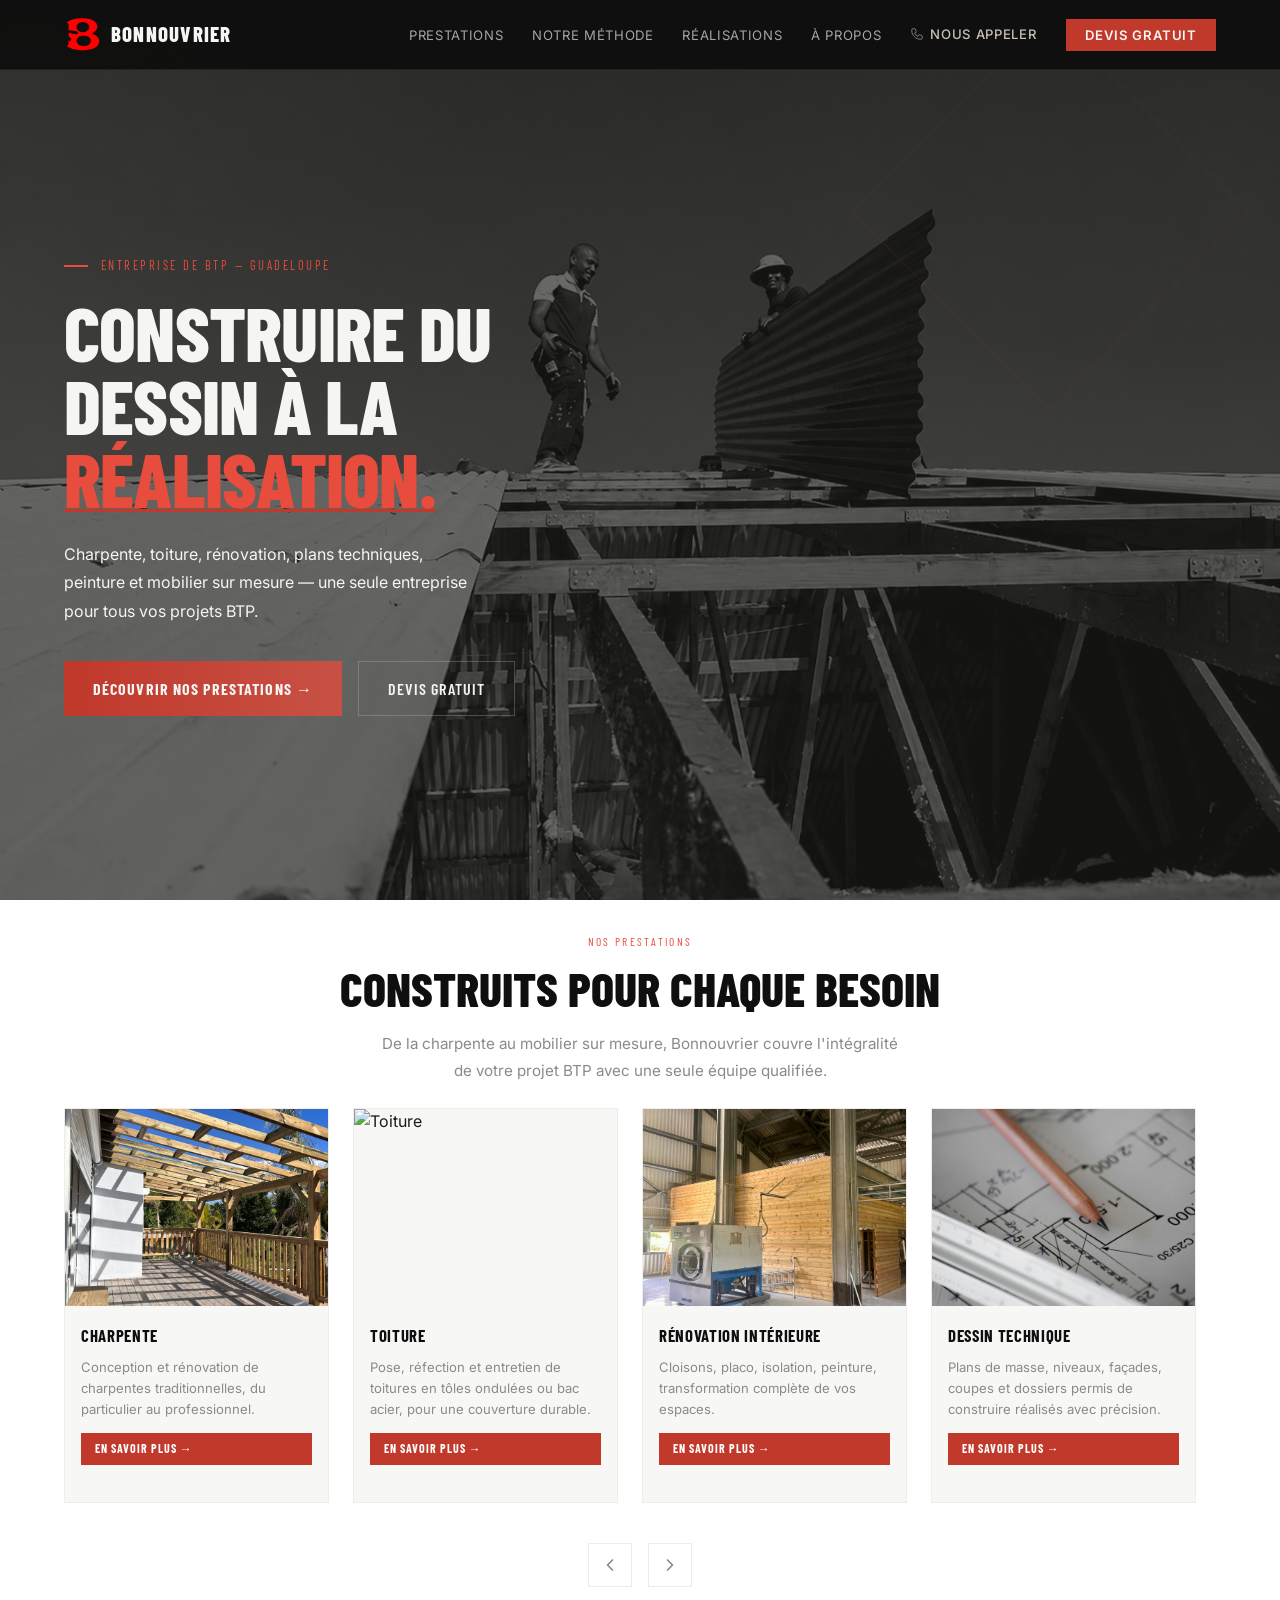
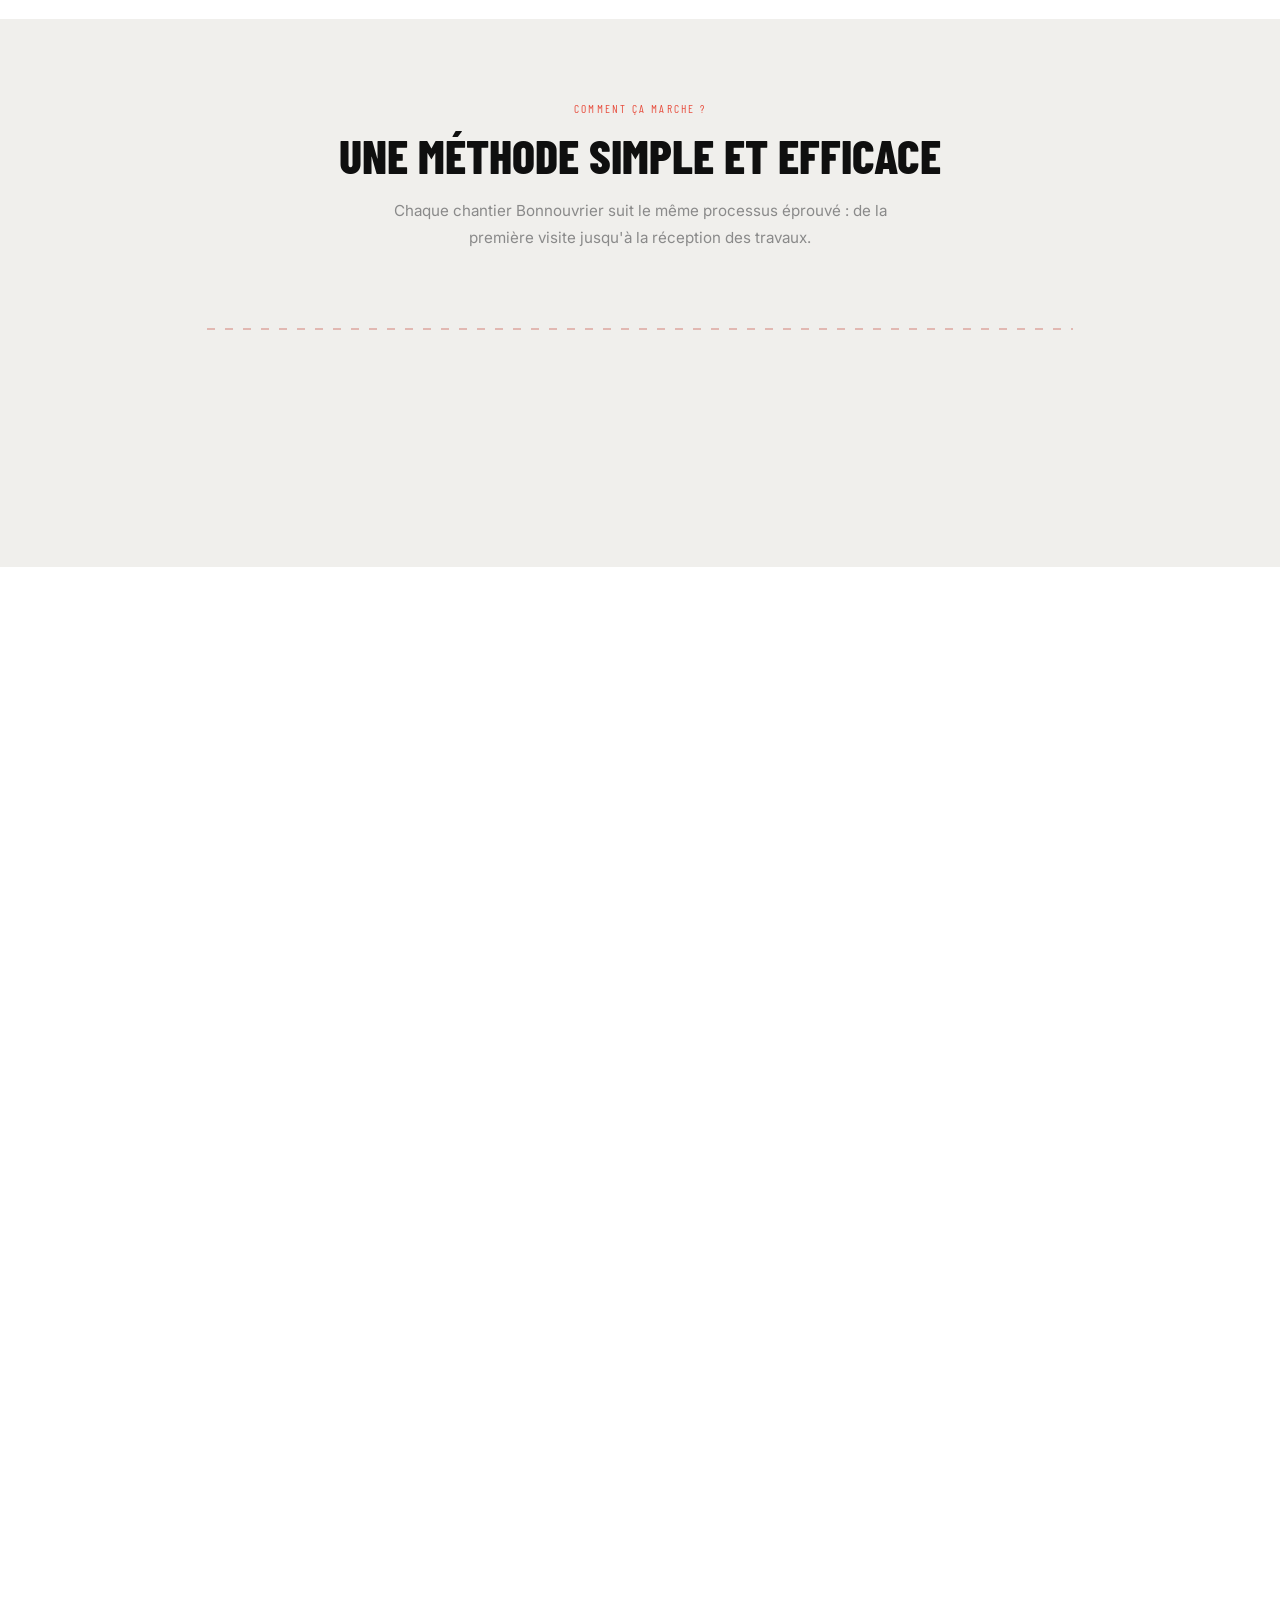
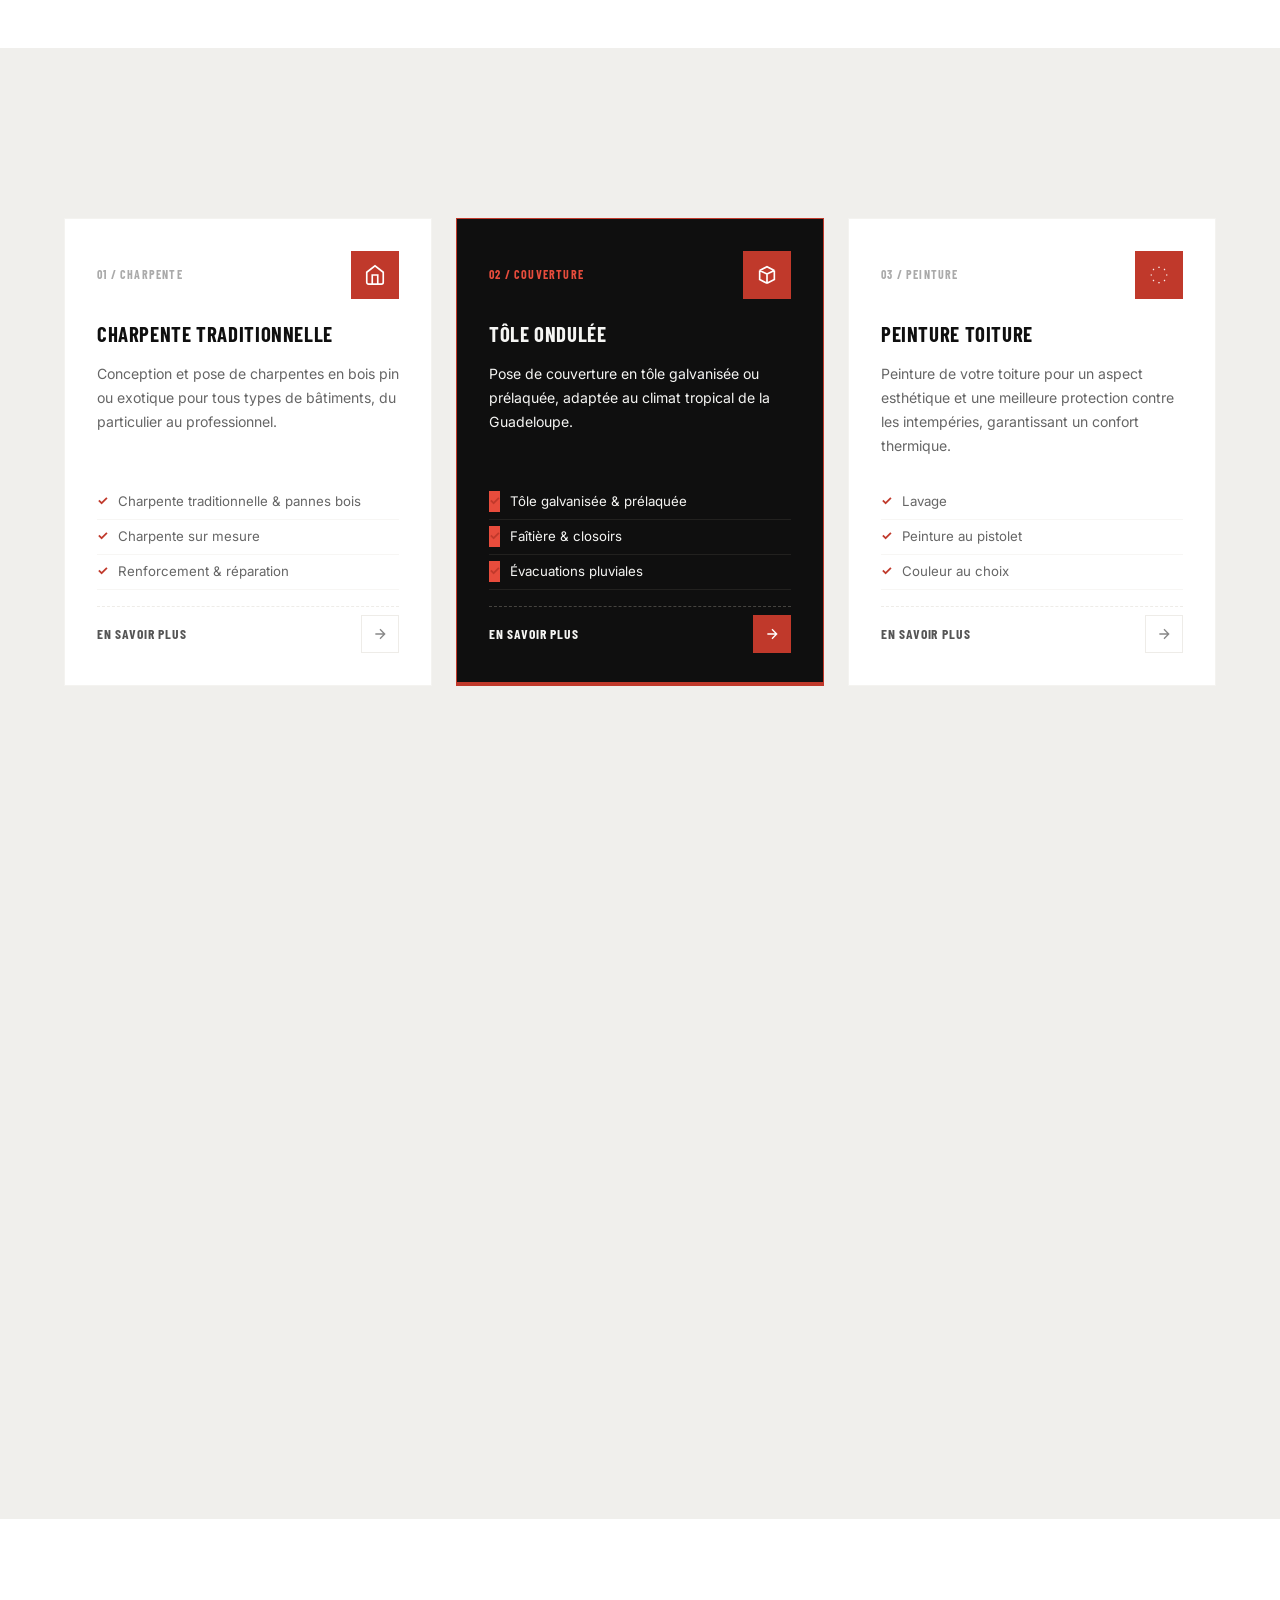
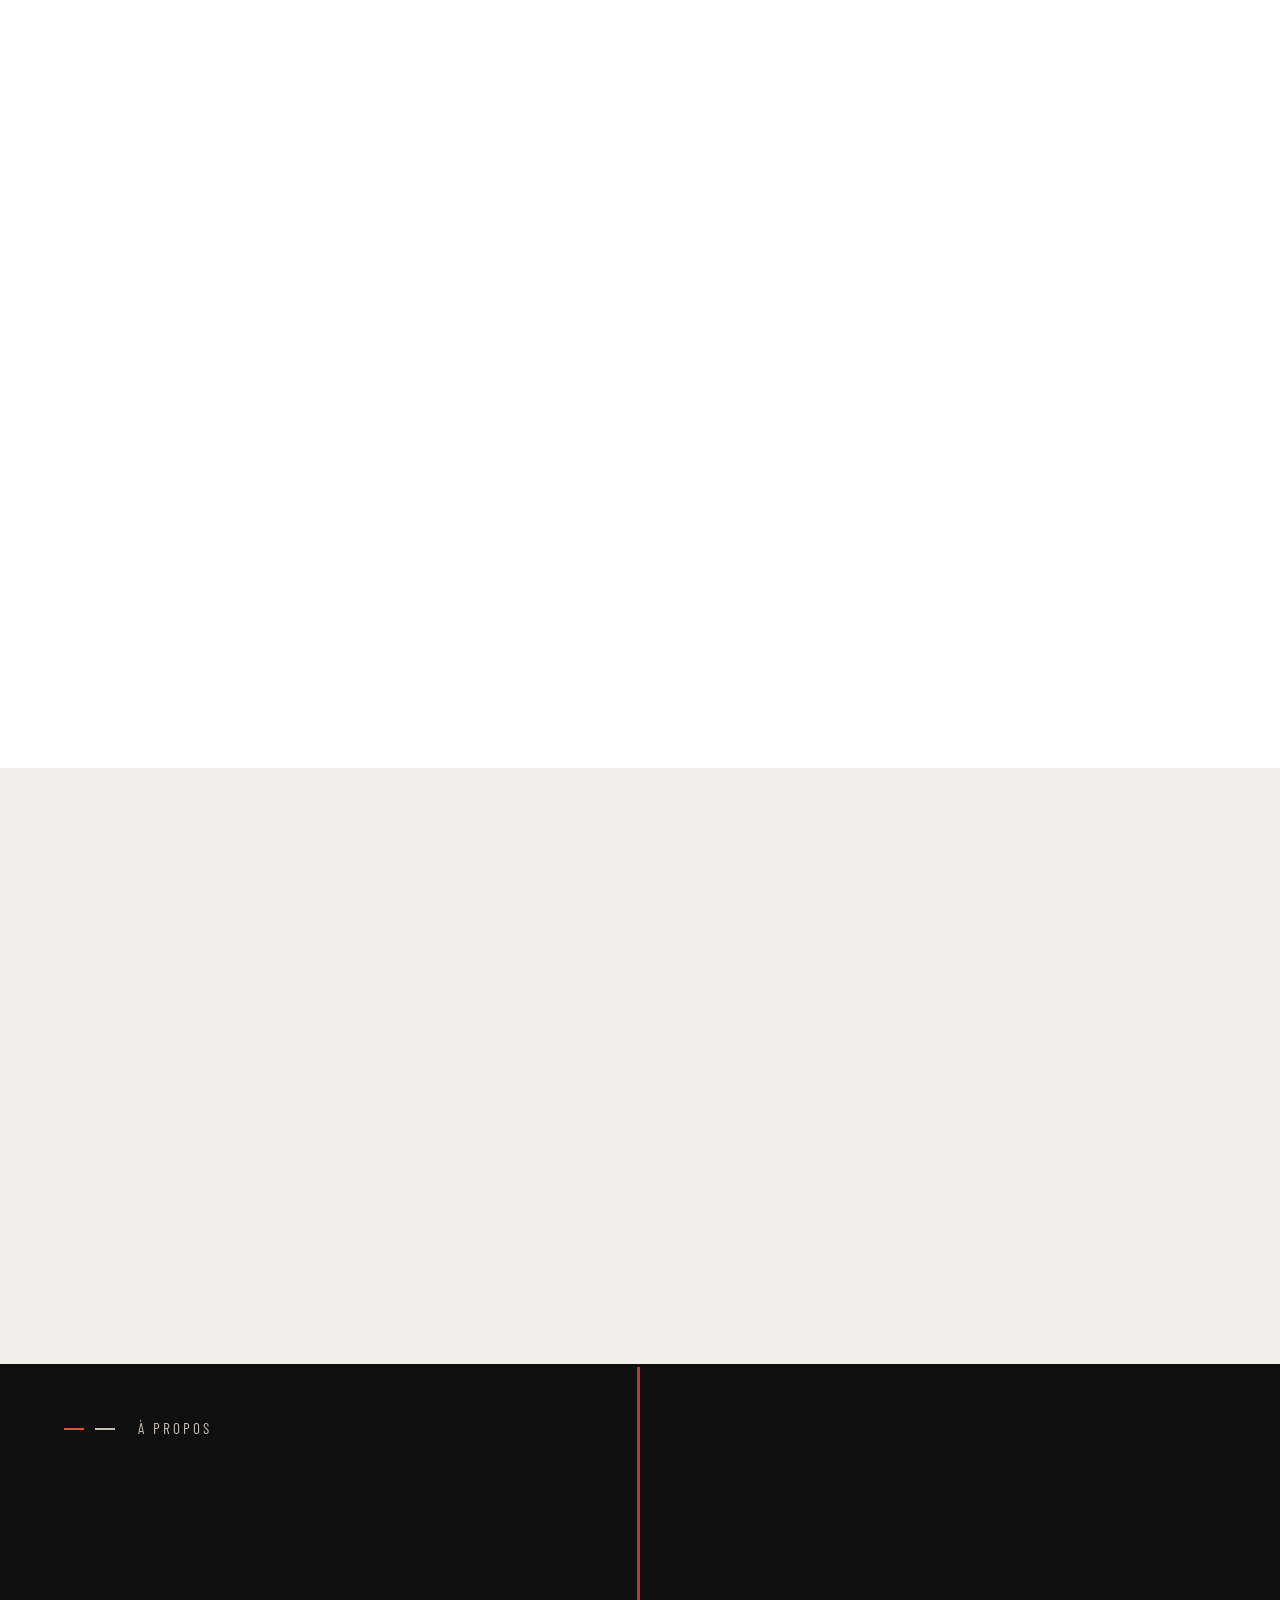
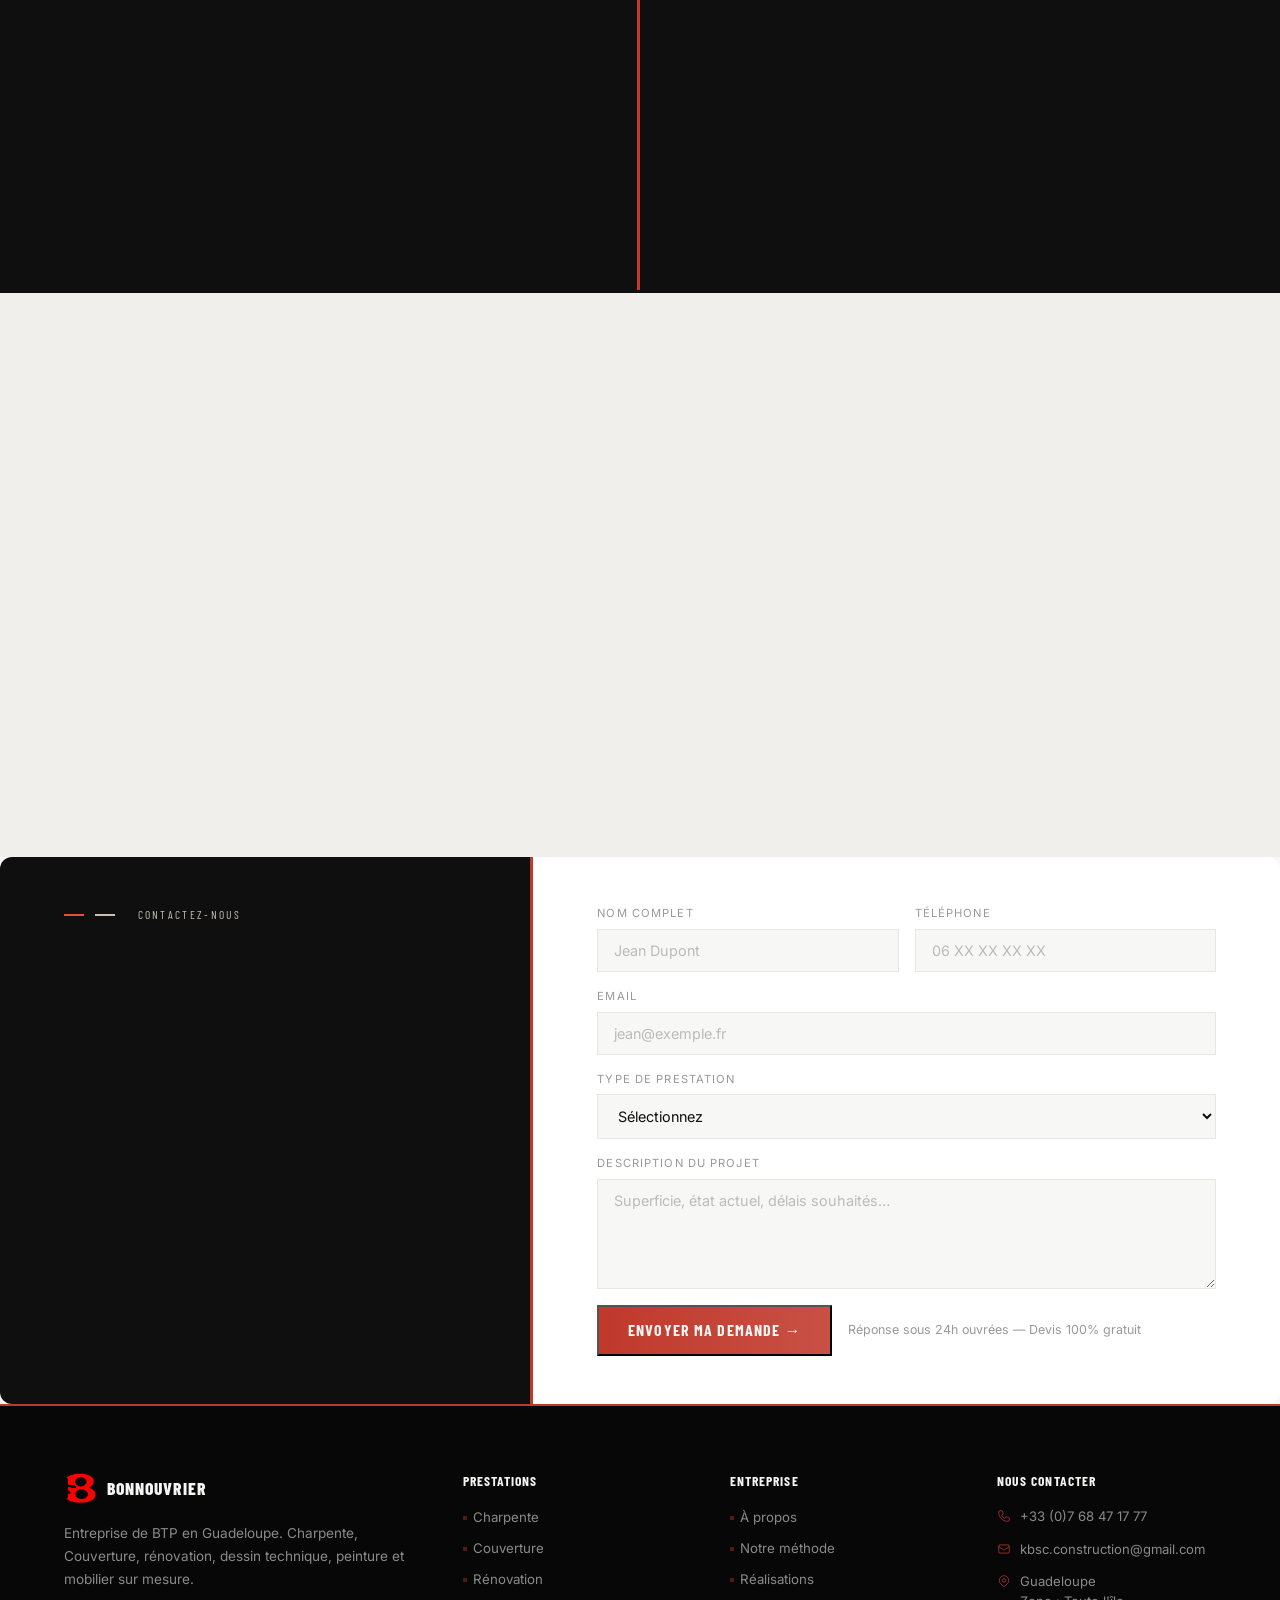
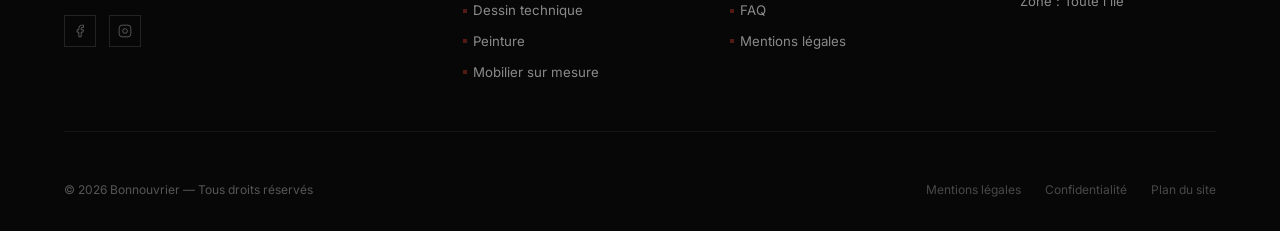
==== index.html @ 8b07392f "Publication du site Bonnouvrier" ====
<!DOCTYPE html>
<html lang="fr">
<head>
  <meta charset="UTF-8"/>
  <meta name="viewport" content="width=device-width, initial-scale=1.0"/>
  <meta name="description" content="Bonnouvrier — Entreprise BTP en Guadeloupe. Charpente, toiture, rénovation, dessin technique, peinture et mobilier sur mesure."/>
  <meta name="keywords" content="BTP Guadeloupe, charpente, toiture, rénovation, dessin technique, peinture, mobilier sur mesure"/>
  <meta name="author" content="Bonnouvrier"/>
  <meta property="og:title" content="Bonnouvrier – Entreprise BTP Guadeloupe"/>
  <meta property="og:description" content="Charpente, toiture, rénovation, plans techniques, peinture et mobilier sur mesure."/>
  <meta property="og:type" content="website"/>
  <meta property="og:url" content="https://bonnouvrier-construction.fr"/>
  <title>Bonnouvrier – Charpente, Toiture, Rénovation</title>
  <link rel="icon" type="image/png" href="images/logo.png"/>
  <!-- Fonts -->
  <link rel="preconnect" href="https://fonts.googleapis.com"/>
  <link rel="preconnect" href="https://fonts.gstatic.com" crossorigin/>
  <link href="https://fonts.googleapis.com/css2?family=Barlow+Condensed:wght@400;600;700;800&family=Inter:wght@300;400;500;600&display=swap" rel="stylesheet"/>
  <!-- Styles -->
  <link rel="stylesheet" href="css/style.css"/>
</head>
<body>

<!-- ══ NAV ══ -->
<nav id="main-nav">
<a href="#hero" class="nav-logo">
  <img src="images/logo.png" alt="Logo Bonnouvrier" style="height:40px;width:auto;display:block;">
  <div class="nav-logo-text">Bonnouvrier</div>
</a>
  <ul class="nav-links">
    <li><a href="#services">Prestations</a></li>
    <li><a href="#process">Notre méthode</a></li>
    <li><a href="#galerie">Réalisations</a></li>
    <li><a href="#apropos">À propos</a></li>
    <li><a href="#contact" class="nav-phone"><svg viewBox="0 0 24 24"><path d="M3 5a2 2 0 012-2h3.28a1 1 0 01.948.684l1.498 4.493a1 1 0 01-.502 1.21l-2.257 1.13a11.042 11.042 0 005.516 5.516l1.13-2.257a1 1 0 011.21-.502l4.493 1.498a1 1 0 01.684.949V19a2 2 0 01-2 2h-1C9.716 21 3 14.284 3 6V5z"/></svg> Nous appeler</a></li>
    <li><a href="#contact" class="btn-nav">Devis gratuit</a></li>
  </ul>
  <button class="hamburger" aria-label="Menu" onclick="toggleMenu()"><span></span><span></span><span></span></button>
</nav>

<!-- ══ HERO ══ -->
<section id="hero">
  <div class="hero-bg-shape"></div>
  <div class="hero-rouge-line"></div>
  <div class="hero-diamond"></div>

  <div class="hero-content">
    <p class="hero-eyebrow au">Entreprise de BTP — Guadeloupe</p>
    <h1 class="hero-h1 au d1">
      Construire du <br>Dessin à la <br><em>Réalisation.</em><br>
    </h1>
    <p class="hero-sub au d2">Charpente, toiture, rénovation, plans techniques, peinture et mobilier sur mesure — une seule entreprise pour tous vos projets BTP.</p>
    <div class="hero-btns au d3">
      <a href="#services" class="btn-primary">Découvrir nos prestations →</a>
      <a href="#contact" class="btn-ghost">Devis gratuit</a>
    </div>
  </div>
</section>

<!-- ══ SERVICES, PRESTATIONS ══ -->
<section id="services" class="section section--white">
  <div class="services-intro reveal">
    <p class="section-label">Nos prestations</p>
    <h2 class="section-title">Construits pour chaque besoin</h2>
    <p class="section-sub" style="margin:0 auto">De la charpente au mobilier sur mesure, Bonnouvrier couvre l'intégralité de votre projet BTP avec une seule équipe qualifiée.</p>
  </div>

  <div class="svc-carousel-wrap reveal">
    <div class="svc-carousel" id="svcCarousel">

      <div class="svc-card">
        <img src="images/realisation/IMG_3885.JPG" alt="Charpente" style="width:100%;aspect-ratio:4/3;object-fit:cover;display:block;transition:transform .45s"/>
        <div class="svc-card-body"><h3>Charpente</h3><p>Conception et rénovation de charpentes traditionnelles, du particulier au professionnel.</p><a href="#contact" class="svc-link">En savoir plus →</a></div>
      </div>

      <div class="svc-card">
        <img src="images/realisation/IMG_0862.jpg" alt="Toiture" style="width:100%;aspect-ratio:4/3;object-fit:cover;display:block;transition:transform .45s"/>
        <div class="svc-card-body"><h3>Toiture</h3><p>Pose, réfection et entretien de toitures en tôles ondulées ou bac acier, pour une couverture durable.</p><a href="#contact" class="svc-link">En savoir plus →</a></div>
      </div>

      <div class="svc-card">
        <img src="images/realisation/IMG_3977.jpg" alt="Rénovation intérieure" style="width:100%;aspect-ratio:4/3;object-fit:cover;display:block;transition:transform .45s"/>
        <div class="svc-card-body"><h3>Rénovation intérieure</h3><p>Cloisons, placo, isolation, peinture, transformation complète de vos espaces.</p><a href="#contact" class="svc-link">En savoir plus →</a></div>
      </div>

      <div class="svc-card">
        <img src="images/realisation/sven-mieke-fteR0e2BzKo-unsplash.jpg" alt="Dessin technique" style="width:100%;aspect-ratio:4/3;object-fit:cover;display:block;transition:transform .45s"/>
        <div class="svc-card-body"><h3>Dessin technique</h3><p>Plans de masse, niveaux, façades, coupes et dossiers permis de construire réalisés avec précision.</p><a href="#dessin-technique" class="svc-link">En savoir plus →</a></div>
      </div>

      <div class="svc-card">
        <img src="images/realisation/IMG_3542.JPG" alt="Peinture" style="width:100%;aspect-ratio:4/3;object-fit:cover;display:block;transition:transform .45s"/>
        <div class="svc-card-body"><h3>Peinture ext. &amp; int.</h3><p>Ravalement de façade, bardage, enduits décoratifs, peinture murale et traitements de protection durables.</p><a href="#peinture" class="svc-link">En savoir plus →</a></div>
      </div>

      <div class="svc-card">
        <img src="images/realisation/meubel.jpg" alt="Mobilier" style="width:100%;aspect-ratio:4/3;object-fit:cover;display:block;transition:transform .45s"/>
        <div class="svc-card-body"><h3>Mobilier sur mesure</h3><p>Bibliothèques, dressings, cuisines et meubles TV conçus et fabriqués sur mesure pour chaque espace.</p><a href="#mobilier" class="svc-link">En savoir plus →</a></div>
      </div>
        <div class="svc-card-body"><h3>Mobilier sur mesure</h3><p>Bibliothèques, dressings, cuisines et meubles TV conçus et fabriqués sur mesure pour chaque espace.</p><a href="#mobilier" class="svc-link">En savoir plus →</a></div>
      </div>

    </div>
  </div>

  <div class="svc-nav">
    <button class="svc-btn" onclick="slideSvc(-1)" aria-label="Précédent">
      <svg viewBox="0 0 24 24"><path d="M15 18l-6-6 6-6"/></svg>
    </button>
    <button class="svc-btn" onclick="slideSvc(1)" aria-label="Suivant">
      <svg viewBox="0 0 24 24"><path d="M9 18l6-6-6-6"/></svg>
    </button>
  </div>

</section>

<!-- ══ COMMENT ÇA MARCHE ══ -->
<section id="process" class="section section--light">
  <div class="process-intro reveal">
    <p class="section-label">Comment ça marche ?</p>
    <h2 class="section-title">Une méthode simple et efficace</h2>
    <p class="section-sub" style="margin:0 auto .5rem">Chaque chantier Bonnouvrier suit le même processus éprouvé : de la première visite jusqu'à la réception des travaux.</p>
  </div>
  <div class="process-steps" style="margin-top:3rem">
    <div class="proc-step reveal">
      <div class="proc-circle"><svg viewBox="0 0 24 24"><path d="M9 5H7a2 2 0 00-2 2v12a2 2 0 002 2h10a2 2 0 002-2V7a2 2 0 00-2-2h-2M9 5a2 2 0 002 2h2a2 2 0 002-2M9 5a2 2 0 012-2h2a2 2 0 012 2"/></svg><div class="proc-num">1</div></div>
      <h4>Contact &amp; devis</h4>
      <p>Prise de contact, visite du site et établissement d'un devis détaillé et gratuit sous 24h.</p>
    </div>
    <div class="proc-step reveal d1">
      <div class="proc-circle"><svg viewBox="0 0 24 24"><path d="M15.232 5.232l3.536 3.536m-2.036-5.036a2.5 2.5 0 113.536 3.536L6.5 21.036H3v-3.572L16.732 3.732z"/></svg><div class="proc-num">2</div></div>
      <h4>Conception</h4>
      <p>Élaboration des plans, sélection des matériaux et validation avec le client avant démarrage.</p>
    </div>
    <div class="proc-step reveal d2">
      <div class="proc-circle"><svg viewBox="0 0 24 24"><path d="M19 21V5a2 2 0 00-2-2H7a2 2 0 00-2 2v16m14 0h2m-2 0h-5m-9 0H3m2 0h5M9 7h1m-1 4h1m4-4h1m-1 4h1m-5 10v-5a1 1 0 011-1h2a1 1 0 011 1v5m-4 0h4"/></svg><div class="proc-num">3</div></div>
      <h4>Réalisation</h4>
      <p>Exécution des travaux par notre équipe qualifiée, dans le respect du planning et des délais convenus.</p>
    </div>
    <div class="proc-step reveal d3">
      <div class="proc-circle"><svg viewBox="0 0 24 24"><path d="M10.325 4.317c.426-1.756 2.924-1.756 3.35 0a1.724 1.724 0 002.573 1.066c1.543-.94 3.31.826 2.37 2.37a1.724 1.724 0 001.065 2.572c1.756.426 1.756 2.924 0 3.35a1.724 1.724 0 00-1.066 2.573c.94 1.543-.826 3.31-2.37 2.37a1.724 1.724 0 00-2.572 1.065c-.426 1.756-2.924 1.756-3.35 0a1.724 1.724 0 00-2.573-1.066c-1.543.94-3.31-.826-2.37-2.37a1.724 1.724 0 00-1.065-2.572c-1.756-.426-1.756-2.924 0-3.35a1.724 1.724 0 001.066-2.573c-.94-1.543.826-3.31 2.37-2.37.996.608 2.296.07 2.572-1.065z"/><path d="M15 12a3 3 0 11-6 0 3 3 0 016 0z"/></svg><div class="proc-num">4</div></div>
      <h4>Suivi &amp; contrôle</h4>
      <p>Contrôle qualité régulier, communication transparente et ajustements si nécessaire en cours de chantier.</p>
    </div>
    <div class="proc-step reveal d4">
      <div class="proc-circle"><svg viewBox="0 0 24 24"><path d="M9 12l2 2 4-4m6 2a9 9 0 11-18 0 9 9 0 0118 0z"/></svg><div class="proc-num">5</div></div>
      <h4>Réception</h4>
      <p>Livraison du chantier, inspection finale avec le client et signature du PV de réception.</p>
    </div>
  </div>
</section>

<!-- ══ RÉALISATIONS NOS CHANTIERS ══ -->
<section id="galerie" class="section section--white">
  <div class="galerie-header reveal">
    <div>
      <p class="section-label">Nos chantiers</p>
      <h2 class="section-title">Résultats concrets.</h2>
    </div>
    <a href="#contact" class="btn-outline">Voir tous les projets →</a>
  </div>
  <div class="galerie-grid">
    <div class="gal-item reveal">
      <img src="images/realisation/IMG_3681.jpg" alt="Charpente" style="width:100%;aspect-ratio:4/3;object-fit:cover;display:block;transition:transform .45s"/>
      <div class="gal-footer"><h4>Rénovation toiture complète</h4><div style="display:flex;align-items:center;justify-content:space-between;margin-bottom:.3rem"><span class="gal-tag">Toiture</span><span style="font-size:.75rem;color:#999">Abymes, Guadeloupe</span></div><p>Remplacement complet de la couverture tôles ondulées sur maison individuelle de 120 m².</p></div>
    </div>
    <div class="gal-item reveal d1">
    <img src="images/realisation/IMG_3753.JPG" alt="Charpente" style="width:100%;aspect-ratio:4/3;object-fit:cover;display:block;transition:transform .45s"/>
      <div class="gal-footer"><h4>Charpente traditionnelle</h4><div style="display:flex;align-items:center;justify-content:space-between;margin-bottom:.3rem"><span class="gal-tag">Parquet</span><span style="font-size:.75rem;color:#999">Petit-Bourg, Guadeloupe</span></div><p>Réalisation de la pose d'un parquet en bois massif pour villa.</p></div>
    </div>
    <div class="gal-item reveal d2">
    <img src="images/realisation/IMG_3718.JPG" alt="Rénovation" style="width:100%;aspect-ratio:4/3;object-fit:cover;display:block;transition:transform .45s"/>
      <div class="gal-footer"><h4>Deck Bois exotique</h4><div style="display:flex;align-items:center;justify-content:space-between;margin-bottom:.3rem"><span class="gal-tag">Rénovation</span><span style="font-size:.75rem;color:#999">Petit-Bourg, Guadeloupe</span></div><p>Réalisation deck en IPE bois exotique sur lambourde IPN composite spa de 20 m².</p></div>
    </div>
    <div class="gal-item reveal">
      <img src="images/realisation/IMG_4431.JPG" alt="Peinture extérieure" style="width:100%;aspect-ratio:4/3;object-fit:cover;display:block;transition:transform .45s"/>
      <div class="gal-footer"><h4>Ravalement de façade</h4><div style="display:flex;align-items:center;justify-content:space-between;margin-bottom:.3rem"><span class="gal-tag">Peinture ext.</span><span style="font-size:.75rem;color:#999">Convenance, Guadeloupe</span></div><p>Lavage traitement façade<br>Peinture sur bardage bois.</p></div>
    </div>
    <div class="gal-item reveal d1">
      <img src="images/realisation/IMG_3547.JPG" alt="Mobilier" style="width:100%;aspect-ratio:4/3;object-fit:cover;display:block;transition:transform .45s"/>
      <div class="gal-footer"><h4>Bibliothèque sur mesure</h4><div style="display:flex;align-items:center;justify-content:space-between;margin-bottom:.3rem"><span class="gal-tag">Mobilier</span><span style="font-size:.75rem;color:#999">Convenance, Guadeloupe</span></div><p>Meuble de rangement enfant sur mesure avec finition en peinture laqué pour structure micro-crèche.</p></div>
    </div>
    <div class="gal-item reveal d2">
      <img src="images/realisation/IMG_3137.JPG" alt="Construction" style="width:100%;aspect-ratio:4/3;object-fit:cover;display:block;transition:transform .45s"/>
      <div class="gal-footer"><h4>Dossier permis de construire</h4><div style="display:flex;align-items:center;justify-content:space-between;margin-bottom:.3rem"><span class="gal-tag">Dessin + Construction.</span><span style="font-size:.75rem;color:#999">Gosier, Guadeloupe</span></div><p>Plans complets (masse, niveaux, façades, coupes) pour extension de maison de 35 m².</p></div>
    </div>
  </div>
</section>

<!-- ══ CHARPENTE & TOITURE ══ -->
<section id="charpente-toiture" class="section section--light">
  <div class="ct-header reveal">
    <div>
      <p class="section-label">Structure &amp; couverture</p>
      <h2 class="section-title">Charpente &amp; Toiture</h2>
    </div>
    <div class="ct-nav">
      <button class="ct-btn" onclick="slideCt(-1)">
        <svg viewBox="0 0 24 24" fill="none" stroke="currentColor" stroke-width="2" stroke-linecap="round" stroke-linejoin="round"><polyline points="15 18 9 12 15 6"/></svg>
      </button>
      <button class="ct-btn" onclick="slideCt(1)">
        <svg viewBox="0 0 24 24" fill="none" stroke="currentColor" stroke-width="2" stroke-linecap="round" stroke-linejoin="round"><polyline points="9 18 15 12 9 6"/></svg>
      </button>
    </div>
  </div>

  <!-- ══ CARD CHARPENTE ══ -->
  <div class="ct-carousel-wrap">
    <div class="ct-carousel" id="ctCarousel">

      <div class="ct-card">
        <div class="ct-card-top">
          <span class="ct-num">01 / Charpente</span>
          <div class="ct-icon">
            <svg viewBox="0 0 24 24" fill="none" stroke="#fff" stroke-width="1.8"><path d="M3 9l9-7 9 7v11a2 2 0 01-2 2H5a2 2 0 01-2-2V9z"/><path d="M9 22V12h6v10"/></svg>
          </div>
        </div>
        <h4>Charpente traditionnelle</h4>
        <p>Conception et pose de charpentes en bois pin ou exotique pour tous types de bâtiments, du particulier au professionnel.</p>
        <ul class="ct-list">
          <li>Charpente traditionnelle &amp; pannes bois</li>
          <li>Charpente sur mesure</li>
          <li>Renforcement &amp; réparation</li>
        </ul>
        <div class="ct-card-footer">
          <span>En savoir plus</span>
          <a href="#contact" class="ct-arrow">
            <svg viewBox="0 0 24 24" fill="none" stroke="currentColor" stroke-width="2"><path d="M5 12h14M12 5l7 7-7 7"/></svg>
          </a>
        </div>
      </div>

      <!-- ══ CARD COUVERTURE ══ -->
      <div class="ct-card ct-card--active">
        <div class="ct-card-top">
          <span class="ct-num">02 / Couverture</span>
          <div class="ct-icon">
            <svg viewBox="0 0 24 24" fill="none" stroke="#fff" stroke-width="1.8"><path d="M20 7l-8-4-8 4m16 0l-8 4m8-4v10l-8 4m0-10L4 7m8 4v10M4 7v10l8 4"/></svg>
          </div>
        </div>
        <h4>Tôle ondulée</h4>
        <p>Pose de couverture en tôle galvanisée ou prélaquée, adaptée au climat tropical de la Guadeloupe.</p>
        <ul class="ct-list">
          <li>Tôle galvanisée &amp; prélaquée</li>
          <li>Faîtière &amp; closoirs</li>
          <li>Évacuations pluviales</li>
        </ul>
        <div class="ct-card-footer">
          <span>En savoir plus</span>
          <a href="#contact" class="ct-arrow ct-arrow--active">
            <svg viewBox="0 0 24 24" fill="none" stroke="currentColor" stroke-width="2"><path d="M5 12h14M12 5l7 7-7 7"/></svg>
          </a>
        </div>
      </div>
      
      <!-- ══ CARD PEINTURE TOITURE ══ -->
      <div class="ct-card">
        <div class="ct-card-top">
          <span class="ct-num">03 / PEINTURE</span>
          <div class="ct-icon">
            <svg viewBox="0 0 24 24" fill="none" stroke="#fff" stroke-width="1.8"><path d="M12 3v1m0 16v1m9-9h-1M4 12H3m15.364-6.364l-.707.707M6.343 17.657l-.707.707m12.728 0l-.707-.707M6.343 6.343l-.707-.707"/></svg>
          </div>
        </div>
        <h4>Peinture toiture</h4>
        <p>Peinture de votre toiture pour un aspect esthétique et une meilleure protection contre les intempéries, garantissant un confort thermique.</p>
        <ul class="ct-list">
          <li>Lavage</li>
          <li>Peinture au pistolet</li>
          <li>Couleur au choix</li>
        </ul>
        <div class="ct-card-footer">
          <span>En savoir plus</span>
          <a href="#contact" class="ct-arrow">
            <svg viewBox="0 0 24 24" fill="none" stroke="currentColor" stroke-width="2"><path d="M5 12h14M12 5l7 7-7 7"/></svg>
          </a>
        </div>
      </div>

      <!-- ══ CARD ISOLATION ══ -->
      <div class="ct-card ct-card--active">
        <div class="ct-card-top">
          <span class="ct-num">04 / Isolation</span>
          <div class="ct-icon">
            <svg viewBox="0 0 24 24" fill="none" stroke="#fff" stroke-width="1.8"><path d="M12 3v1m0 16v1m9-9h-1M4 12H3m15.364-6.364l-.707.707M6.343 17.657l-.707.707m12.728 0l-.707-.707M6.343 6.343l-.707-.707"/></svg>
          </div>
        </div>
        <h4>Isolation sous toiture</h4>
        <p>Pose de Polystyrene, laine de verre ou laine de roche pour un confort thermique optimal et des économies d'énergie.</p>
        <ul class="ct-list">
          <li>Polystyrene</li>
          <li>Laine de verre &amp; laine de roche</li>
          <li>Pare-vapeur &amp; pare-pluie</li>
          <li>Isolation</li>
        </ul>
        <div class="ct-card-footer">
          <span>En savoir plus</span>
          <a href="#contact" class="ct-arrow">
            <svg viewBox="0 0 24 24" fill="none" stroke="currentColor" stroke-width="2"><path d="M5 12h14M12 5l7 7-7 7"/></svg>
          </a>
        </div>
      </div>

      <!-- ══ CARD RÉNOVATION COMPLÈTE ══ -->
      <div class="ct-card">
        <div class="ct-card-top">
          <span class="ct-num">05 / Rénovation</span>
          <div class="ct-icon">
            <svg viewBox="0 0 24 24" fill="none" stroke="#fff" stroke-width="1.8"><path d="M11 4H4a2 2 0 00-2 2v14a2 2 0 002 2h14a2 2 0 002-2v-7"/><path d="M18.5 2.5a2.121 2.121 0 013 3L12 15l-4 1 1-4 9.5-9.5z"/></svg>
          </div>
        </div>
        <h4>Réfection complète</h4>
        <p>Remplacement total ou partiel de votre toiture vieillissante avec vérification complète de la charpente.</p>
        <ul class="ct-list">
          <li>Dépose &amp; évacuation</li>
          <li>Vérification charpente</li>
          <li>Pose nouvelle couverture</li>
        </ul>
        <div class="ct-card-footer">
          <span>En savoir plus</span>
          <a href="#contact" class="ct-arrow">
            <svg viewBox="0 0 24 24" fill="none" stroke="currentColor" stroke-width="2"><path d="M5 12h14M12 5l7 7-7 7"/></svg>
          </a>
        </div>
      </div>

       <!-- ══ CARD ENTRETIEN COMPLÈTE ══ -->
      <div class="ct-card ct-card--active">
        <div class="ct-card-top">
          <span class="ct-num">06 / Lavage, Entretien</span>
          <div class="ct-icon">
            <svg viewBox="0 0 24 24" fill="none" stroke="#fff" stroke-width="1.8"><path d="M9 12l2 2 4-4m5.618-4.016A11.955 11.955 0 0112 2.944a11.955 11.955 0 01-8.618 3.04A12.02 12.02 0 003 9c0 5.591 3.824 10.29 9 11.622 5.176-1.332 9-6.03 9-11.622 0-1.042-.133-2.052-.382-3.016z"/></svg>
          </div>
        </div>
        <h4>Entretien &amp; Lavage</h4>
        <p>Inspection régulière, nettoyage et traitement sans détergent de votre toiture pour prolonger sa durée de vie.</p>
        <ul class="ct-list">
          <li>Nettoyage haute pression</li>
          <li>Traitement sans détergent</li>
          <li>Serrage des fixations</li>
        </ul>
        <div class="ct-card-footer">
          <span>En savoir plus</span>
          <a href="#contact" class="ct-arrow">
            <svg viewBox="0 0 24 24" fill="none" stroke="currentColor" stroke-width="2"><path d="M5 12h14M12 5l7 7-7 7"/></svg>
          </a>
        </div>
      </div>

    </div>
  </div>
</section>

<!-- ══ DESSIN TECHNIQUE ══ -->
<section id="dessin-technique" class="detail-section section--light">
  <div class="detail-grid">
    <div>
      <p class="section-label reveal">Études technique &amp; conception</p>
      <h2 class="section-title reveal d1">Dessin technique, 3D<br>&amp; Plans de</h2>
      <div class="detail-text reveal d2">
        <p>Avant tout chantier, un bon plan fait la différence. Bonnouvrier réalise l'ensemble de vos documents techniques : de la simple déclaration préalable jusqu'au dossier de permis de construire complet.</p>
        <p>Nos plans sont <strong>précis, conformes aux normes</strong> et adaptés aux exigences de chaque PLU local. Nous intervenons en neuf comme en rénovation, pour particuliers et professionnels.</p>
      </div>
      <div class="detail-cards reveal d3">
        <div class="d-card"><div class="d-card-icon"><svg viewBox="0 0 24 24" fill="none" stroke="currentColor" stroke-width="1.5"><path d="M9 20l-5.447-2.724A1 1 0 013 16.382V5.618a1 1 0 011.447-.894L9 7m0 13l6-3m-6 3V7m6 10l4.553 2.276A1 1 0 0021 18.382V7.618a1 1 0 00-.553-.894L15 4m0 13V4m0 0L9 7"/></svg></div><div><h5>Plan de masse</h5><p>Implantation du bâtiment avec cotes et niveaux NGF.</p></div></div>
        <div class="d-card"><div class="d-card-icon"><svg viewBox="0 0 24 24" fill="none" stroke="currentColor" stroke-width="1.5"><rect x="3" y="3" width="18" height="18" rx="1"/><path d="M3 9h18M3 15h18M9 3v18M15 3v18"/></svg></div><div><h5>Plans de niveaux</h5><p>Pièces, cloisons, ouvertures et surfaces par étage.</p></div></div>
        <div class="d-card"><div class="d-card-icon"><svg viewBox="0 0 24 24" fill="none" stroke="currentColor" stroke-width="1.5"><path d="M3 12l9-9 9 9M5 10v9a1 1 0 001 1h4v-5h4v5h4a1 1 0 001-1v-9"/></svg></div><div><h5>Façades &amp; coupes</h5><p>Élévations extérieures et coupes transversales.</p></div></div>
        <div class="d-card"><div class="d-card-icon"><svg viewBox="0 0 24 24" fill="none" stroke="currentColor" stroke-width="1.5"><path d="M9 12h6m-6 4h6m2 5H7a2 2 0 01-2-2V5a2 2 0 012-2h5.586a1 1 0 01.707.293l5.414 5.414a1 1 0 01.293.707V19a2 2 0 01-2 2z"/></svg></div><div><h5>Dossier PC / DP</h5><p>Constitution et accompagnement au dépôt en mairie.</p></div></div>
      </div>
      <div style="margin-top:1.8rem" class="reveal d4">
        <a href="#contact" class="btn-primary">Demander un plan</a>
      </div>
    </div>
    <div class="reveal d1">
      <div class="detail-steps">
        <div class="d-step"><div class="d-step-num">01</div><div><h4>Relevé sur site</h4><p>Visite et prise de côtes sur place pour repartir d'une base exacte.</p></div></div>
        <div class="d-step"><div class="d-step-num">02</div><div><h4>Élaboration des plans</h4><p>Plans réalisés selon les exigences du PLU local et les normes en vigueur.</p></div></div>
        <div class="d-step"><div class="d-step-num">03</div><div><h4>Validation &amp; dépôt</h4><p>Vérification réglementaire et accompagnement au dépôt en mairie.</p></div></div>
        <div class="d-step"><div class="d-step-num">04</div><div><h4>Plans d'exécution</h4><p>Documents transmis aux artisans pour une réalisation conforme.</p></div></div>
        <div class="d-step"><div class="d-step-num">05</div><div><h4>Suivi &amp; modifications</h4><p>Mise à jour des plans tout au long du chantier si nécessaire.</p></div></div>
      </div>
    </div>
  </div>
</section>

<!-- ══ PEINTURE ══ -->
<section id="peinture" class="detail-section section--white">
  <p class="section-label reveal">Protection &amp; finition</p>
  <h2 class="section-title reveal d1">Peinture intérieure<br>&amp; extérieure</h2>
  <div class="pe-tabs reveal d2">
    <button class="pe-tab active" onclick="switchTab(this,'pe-ext')">Extérieure</button>
    <button class="pe-tab" onclick="switchTab(this,'pe-int')">Intérieure</button>
  </div>

  <div id="pe-ext" class="pe-panel active">
    <div class="pe-cards">
      <div class="pe-card reveal">
        <div class="pe-card-body"><h3>Ravalement de façade</h3><p>Nettoyage HP, traitement des fissures et application d'enduits ou peintures façade pour protéger et embellir.</p><ul class="mini-list"><li>Nettoyage haute pression</li><li>Traitement des fissures</li><li>Enduit projeté ou taloché</li><li>Peinture minérale ou acrylique</li></ul></div>
      </div>
      <div class="pe-card reveal d1">
        <div class="pe-card-body"><h3>Bardage &amp; boiseries</h3><p>Traitement et peinture des bardages bois, volets et menuiseries extérieures contre les UV et l'humidité.</p><ul class="mini-list"><li>Préparation &amp; ponçage</li><li>Lasure &amp; saturateur bois</li><li>Peinture glycéro ou acrylique</li><li>Anti-rouille sur métaux</li></ul></div>
      </div>
      <div class="pe-card reveal d2">
        <div class="pe-card-body"><h3>Traitement &amp; protection</h3><p>Hydrofuge, anti-mousse, anti-graffiti et primaires d'accrochage pour prolonger la durée de vie de vos surfaces.</p><ul class="mini-list"><li>Hydrofuge de masse &amp; surface</li><li>Anti-mousse &amp; anti-algues</li><li>Consolidant &amp; durcisseur</li><li>Traitement anti-graffiti</li></ul></div>
      </div>
    </div>
    <div class="proc-bar reveal">
      <div class="pb-step"><div class="pb-icon"><svg viewBox="0 0 24 24" fill="none" stroke="var(--rouge)" stroke-width="1.5"><path d="M15 12a3 3 0 11-6 0 3 3 0 016 0z"/><path d="M2.458 12C3.732 7.943 7.523 5 12 5c4.478 0 8.268 2.943 9.542 7-1.274 4.057-5.064 7-9.542 7-4.477 0-8.268-2.943-9.542-7z"/></svg></div><div class="pb-num">01</div><h5>Diagnostic</h5><p>Analyse du support et détection des fragilités.</p></div>
      <div class="pb-arrow">→</div>
      <div class="pb-step"><div class="pb-icon"><svg viewBox="0 0 24 24" fill="none" stroke="var(--rouge)" stroke-width="1.5"><path d="M7 16V4m0 0L3 8m4-4l4 4M17 8v12m0 0l4-4m-4 4l-4-4"/></svg></div><div class="pb-num">02</div><h5>Préparation</h5><p>Nettoyage HP, démoussage et primaire.</p></div>
      <div class="pb-arrow">→</div>
      <div class="pb-step"><div class="pb-icon"><svg viewBox="0 0 24 24" fill="none" stroke="var(--rouge)" stroke-width="1.5"><path d="M7 21a4 4 0 01-4-4V5a2 2 0 012-2h4a2 2 0 012 2v12a4 4 0 01-4 4zm0 0h12a2 2 0 002-2v-4a2 2 0 00-2-2h-2.343M11 7.343l1.657-1.657a2 2 0 012.828 0l2.829 2.829a2 2 0 010 2.828l-8.486 8.485M7 17h.01"/></svg></div><div class="pb-num">03</div><h5>Application</h5><p>2 à 3 couches selon le support.</p></div>
      <div class="pb-arrow">→</div>
      <div class="pb-step"><div class="pb-icon"><svg viewBox="0 0 24 24" fill="none" stroke="var(--rouge)" stroke-width="1.5"><path d="M9 12l2 2 4-4m6 2a9 9 0 11-18 0 9 9 0 0118 0z"/></svg></div><div class="pb-num">04</div><h5>Réception</h5><p>Inspection finale et remise de garantie.</p></div>
    </div>
  </div>

  <div id="pe-int" class="pe-panel">
    <div class="pe-cards">
      <div class="pe-card reveal">
        <div class="pe-card-body"><h3>Peinture murale</h3><p>Application soignée sur tous types de supports — plâtre, béton, placo — en finition mate, satinée ou brillante.</p><ul class="mini-list"><li>Préparation &amp; rebouchage</li><li>Impression &amp; sous-couche</li><li>Peinture acrylique ou glycéro</li><li>Peinture cuisine/salle de bain</li></ul></div>
      </div>
      <div class="pe-card reveal d1">
        <div class="pe-card-body"><h3>Enduits &amp; textures</h3><p>Béton ciré, stuc vénitien, badigeons à la chaux et enduits décoratifs pour des intérieurs singuliers.</p><ul class="mini-list"><li>Enduit à la chaux</li><li>Béton ciré mural</li><li>Stuc vénitien</li><li>Badigeon &amp; lavis</li></ul></div>
      </div>
      <div class="pe-card reveal d2">
        <div class="pe-card-body"><h3>Plafonds &amp; boiseries</h3><p>Peinture des plafonds, moulures, plinthes et menuiseries intérieures pour une finition homogène dans chaque pièce.</p><ul class="mini-list"><li>Plafonds peints ou tendus</li><li>Moulures &amp; corniches</li><li>Escaliers &amp; boiseries</li><li>Vernis &amp; cires sur bois</li></ul></div>
      </div>
    </div>
    <div class="proc-bar reveal">
      <div class="pb-step"><div class="pb-icon"><svg viewBox="0 0 24 24" fill="none" stroke="var(--rouge)" stroke-width="1.5"><path d="M9 5H7a2 2 0 00-2 2v12a2 2 0 002 2h10a2 2 0 002-2V7a2 2 0 00-2-2h-2M9 5a2 2 0 002 2h2a2 2 0 002-2M9 5a2 2 0 012-2h2a2 2 0 012 2"/></svg></div><div class="pb-num">01</div><h5>Devis &amp; choix</h5><p>Visite, conseil couleur et sélection des produits.</p></div>
      <div class="pb-arrow">→</div>
      <div class="pb-step"><div class="pb-icon"><svg viewBox="0 0 24 24" fill="none" stroke="var(--rouge)" stroke-width="1.5"><path d="M4 6h16M4 10h16M4 14h16M4 18h16"/></svg></div><div class="pb-num">02</div><h5>Protection</h5><p>Mise en place des protections sol, meubles et huisseries.</p></div>
      <div class="pb-arrow">→</div>
      <div class="pb-step"><div class="pb-icon"><svg viewBox="0 0 24 24" fill="none" stroke="var(--rouge)" stroke-width="1.5"><path d="M15.232 5.232l3.536 3.536m-2.036-5.036a2.5 2.5 0 113.536 3.536L6.5 21.036H3v-3.572L16.732 3.732z"/></svg></div><div class="pb-num">03</div><h5>Application</h5><p>Préparation des supports et couches de finition.</p></div>
      <div class="pb-arrow">→</div>
      <div class="pb-step"><div class="pb-icon"><svg viewBox="0 0 24 24" fill="none" stroke="var(--rouge)" stroke-width="1.5"><path d="M5 13l4 4L19 7"/></svg></div><div class="pb-num">04</div><h5>Finition</h5><p>Retouches, nettoyage et réception avec le client.</p></div>
    </div>
  </div>
</section>

<!-- ══ MOBILIER ══ -->
<section id="mobilier" class="detail-section section--light">
  <div style="display:grid;grid-template-columns:1fr 1fr;gap:5rem;align-items:start">
    <div>
      <p class="section-label reveal">Création unique</p>
      <h2 class="section-title reveal d1">Mobilier<br>sur mesure</h2>
      <div class="detail-text reveal d2">
        <p>Parce que chaque espace est unique, Bonnouvrier conçoit et fabrique du mobilier sur mesure adapté à vos dimensions, vos usages et votre style.</p>
        <p>Du simple meuble TV à la bibliothèque murale intégrée, chaque pièce est <strong>pensée, fabriquée et posée</strong> par notre équipe. Bois massif, MDF laqué, contreplaqué ou mélaminé — nous sélectionnons le matériau adapté à chaque projet.</p>
      </div>
      <div class="detail-tags reveal d3">
        <span class="dtag">Bois massif</span>
        <span class="dtag">MDF laqué</span>
        <span class="dtag">Contreplaqué</span>
        <span class="dtag">Métal &amp; bois</span>
        <span class="dtag">Chêne</span>
        <span class="dtag">Noyer</span>
        <span class="dtag">Hêtre</span>
      </div>
      <div style="margin-top:1.8rem" class="reveal d4">
        <a href="#contact" class="btn-primary">Demander un devis</a>
      </div>
</div>
  <div class="mob-grid reveal" style="margin-top:3rem">
    <div class="mob-item">
      <div class="mob-icon"><svg viewBox="0 0 24 24"><path d="M3 12h18M3 6h18M3 18h18"/><rect x="2" y="4" width="20" height="16" rx="1"/></svg></div>
      <h4>Bibliothèques &amp; étagères</h4>
      <p>Murs entiers aménagés, niches intégrées et étagères flottantes pour optimiser chaque centimètre.</p>
    </div>
    <div class="mob-item">
      <div class="mob-icon"><svg viewBox="0 0 24 24"><rect x="2" y="7" width="20" height="14" rx="1"/><path d="M16 7V5a2 2 0 00-2-2h-4a2 2 0 00-2 2v2"/><line x1="12" y1="12" x2="12" y2="16"/></svg></div>
      <h4>Dressings &amp; placards</h4>
      <p>Systèmes de rangement intégrés, penderies, tiroirs et espaces optimisés selon votre mode de vie.</p>
    </div>
    <div class="mob-item">
      <div class="mob-icon"><svg viewBox="0 0 24 24"><path d="M3 9l9-7 9 7v11a2 2 0 01-2 2H5a2 2 0 01-2-2z"/><polyline points="9 22 9 12 15 12 15 22"/></svg></div>
      <h4>Meubles TV &amp; séjour</h4>
      <p>Buffets, meubles TV, bancs d'entrée et consoles adaptés à votre espace et à vos équipements.</p>
    </div>
    <div class="mob-item">
      <div class="mob-icon"><svg viewBox="0 0 24 24"><path d="M4 7h16M4 12h16M4 17h7"/><path d="M15 13.5V19a1 1 0 001 1h3a1 1 0 001-1v-5.5M15 13.5h6"/></svg></div>
      <h4>Cuisines aménagées</h4>
      <p>Conception et pose de cuisines équipées sur mesure, des façades aux plans de travail.</p>
    </div>
  </div>
</section>

<!-- ══ À PROPOS ══ -->
<section id="apropos" style="padding:0">
  <div class="ap-left">
    <p class="section-label" style="color:var(--ardoise)"><span style="background:var(--ardoise);display:inline-block;width:20px;height:2px;margin-right:.7rem;vertical-align:middle"></span>À propos</p>
    <h2 class="section-title reveal">Un artisan<br>de confiance</h2>
    <div class="reveal d1">
      <p>Bonnouvrier est une entreprise familiale ancrée en Guadeloupe, portée par des valeurs simples : qualité de l'ouvrage, respect des délais et transparence avec chaque client.</p>
      <p>De la charpente au mobilier sur mesure, nous couvrons l'intégralité de votre projet BTP avec une seule équipe — des artisans qualifiés qui connaissent leur métier et en sont fiers.</p>
      <p>Chaque projet est traité avec le même engagement : matériaux sélectionnés, suivi personnalisé et livraison dans les règles de l'art.</p>
    </div>
  </div>
  <div class="ap-right">
    <div class="ap-card reveal">
      <div class="ap-row"><div class="ap-icon"><svg viewBox="0 0 24 24" stroke-width="1.5"><path d="M9 12l2 2 4-4m5.618-4.016A11.955 11.955 0 0112 2.944a11.955 11.955 0 01-8.618 3.04A12.02 12.02 0 003 9c0 5.591 3.824 10.29 9 11.622 5.176-1.332 9-6.03 9-11.622 0-1.042-.133-2.052-.382-3.016z"/></svg></div><div><h4>Garantie décennale</h4><p>Tous nos travaux couverts par une assurance décennale et RC professionnelle.</p></div></div>
      <div class="ap-row"><div class="ap-icon"><svg viewBox="0 0 24 24" stroke-width="1.5"><path d="M17 20h5v-2a3 3 0 00-5.356-1.857M17 20H7m10 0v-2c0-.656-.126-1.283-.356-1.857M7 20H2v-2a3 3 0 015.356-1.857M7 20v-2c0-.656.126-1.283.356-1.857m0 0a5.002 5.002 0 019.288 0M15 7a3 3 0 11-6 0 3 3 0 016 0z"/></svg></div><div><h4>Équipe qualifiée</h4><p>Artisans certifiés RGE et compagnons du devoir pour un travail soigné et durable.</p></div></div>
      <div class="ap-row"><div class="ap-icon"><svg viewBox="0 0 24 24" stroke-width="1.5"><path d="M8 7V3m8 4V3m-9 8h10M5 21h14a2 2 0 002-2V7a2 2 0 00-2-2H5a2 2 0 00-2 2v12a2 2 0 002 2z"/></svg></div><div><h4>Respect des délais</h4><p>Planning établi dès le départ et tenu jusqu'à la réception, sans mauvaises surprises.</p></div></div>
      <div class="ap-row"><div class="ap-icon"><svg viewBox="0 0 24 24" stroke-width="1.5"><path d="M17.657 16.657L13.414 20.9a1.998 1.998 0 01-2.827 0l-4.244-4.243a8 8 0 1111.314 0z"/><path d="M15 11a3 3 0 11-6 0 3 3 0 016 0z"/></svg></div><div><h4>Guadeloupe</h4><p>Intervention sur toute la Guadeloupe, devis gratuit dans un rayon de 50 km.</p></div></div>
    </div>
  </div>
</section>

<!-- ══ FAQ + ZONE ══ -->
<section class="section section--light">
  <div style="display:grid;grid-template-columns:1fr 1fr;gap:5rem;align-items:start" id="faq-zone">

    <!-- CTA Rouge -->
    <div class="faq-cta reveal">
      <p class="section-label">Prêt à démarrer ?</p>
      <h2>Construisons quelque chose ensemble.</h2>
      <p>Discutez de votre projet avec notre équipe et découvrez comment Bonnouvrier peut vous faire gagner du temps et de la sérénité.</p>
      <a href="#contact" class="btn-white">Devis gratuit →</a>
    </div>

    <!-- FAQ -->
    <div class="reveal d1">
      <p class="section-label">FAQ</p>
      <h2 class="section-title">Questions fréquentes</h2>
      <div class="faq-list" style="margin-top:0.5rem">
        <div class="faq-item">
          <div class="faq-q" onclick="toggleFaq(this)">Proposez-vous des devis gratuits ?<svg viewBox="0 0 24 24"><path d="M19 9l-7 7-7-7"/></svg></div>
          <div class="faq-a"><p>Oui, tous nos devis sont gratuits et sans engagement. Nous nous déplaçons sur votre chantier pour évaluer précisément les travaux à réaliser et vous remettre un devis détaillé sous 24 à 48h.</p></div>
        </div>
        <div class="faq-item">
          <div class="faq-q" onclick="toggleFaq(this)">Êtes-vous couverts par une garantie décennale ?<svg viewBox="0 0 24 24"><path d="M19 9l-7 7-7-7"/></svg></div>
          <div class="faq-a"><p>Oui. Tous nos travaux de construction, charpente et toiture sont couverts par notre garantie décennale et notre assurance responsabilité civile professionnelle, conformément à la législation française.</p></div>
        </div>
        <div class="faq-item">
          <div class="faq-q" onclick="toggleFaq(this)">Intervenez-vous pour les professionnels ?<svg viewBox="0 0 24 24"><path d="M19 9l-7 7-7-7"/></svg></div>
          <div class="faq-a"><p>Absolument. Nous travaillons aussi bien pour des particuliers que pour des entreprises, promoteurs, bailleurs et collectivités. Chaque projet fait l'objet d'un suivi adapté et d'une facturation professionnelle.</p></div>
        </div>
        <div class="faq-item">
          <div class="faq-q" onclick="toggleFaq(this)">Réalisez-vous les plans ET les travaux ?<svg viewBox="0 0 24 24"><path d="M19 9l-7 7-7-7"/></svg></div>
          <div class="faq-a"><p>Oui, c'est l'un de nos avantages : nous pouvons prendre en charge la conception des plans (permis de construire, déclaration préalable) ET l'exécution des travaux. Un seul interlocuteur pour tout votre projet.</p></div>
        </div>
        <div class="faq-item">
          <div class="faq-q" onclick="toggleFaq(this)">Quels délais pour démarrer un chantier ?<svg viewBox="0 0 24 24"><path d="M19 9l-7 7-7-7"/></svg></div>
          <div class="faq-a"><p>Les délais varient selon la nature et la taille du chantier. En règle générale, nous pouvons intervenir dans un délai de 2 à 6 semaines après validation du devis. Contactez-nous pour une estimation précise.</p></div>
        </div>
      </div>
    </div>

  </div>
</section>

<!-- ══ CONTACT ══ -->
<section id="contact" style="padding:0">
  <div class="contact-left">
    <p class="section-label" style="color:var(--ardoise)"><span style="background:var(--ardoise);display:inline-block;width:20px;height:2px;margin-right:.7rem;vertical-align:middle"></span>Contactez-nous</p>
    <h2 class="section-title reveal">Demande de<br>devis gratuit</h2>
    <p class="section-sub reveal d1">Décrivez votre projet et nous vous recontactons sous 24h ouvrées avec une proposition adaptée.</p>
    <div class="contact-info reveal d2">
      <div class="ci-item"><div class="ci-icon"><svg viewBox="0 0 24 24" stroke-width="1.5"><path d="M3 5a2 2 0 012-2h3.28a1 1 0 01.948.684l1.498 4.493a1 1 0 01-.502 1.21l-2.257 1.13a11.042 11.042 0 005.516 5.516l1.13-2.257a1 1 0 011.21-.502l4.493 1.498a1 1 0 01.684.949V19a2 2 0 01-2 2h-1C9.716 21 3 14.284 3 6V5z"/></svg></div><div><strong>Téléphone</strong><p>+33 (0)7 68 47 17 77</p></div></div>
      <div class="ci-item"><div class="ci-icon"><svg viewBox="0 0 24 24" stroke-width="1.5"><path d="M3 8l7.89 5.26a2 2 0 002.22 0L21 8M5 19h14a2 2 0 002-2V7a2 2 0 00-2-2H5a2 2 0 00-2 2v10a2 2 0 002 2z"/></svg></div><div><strong>Email</strong><p>kbsc.construction@gmail.com</p></div></div>
      <div class="ci-item"><div class="ci-icon"><svg viewBox="0 0 24 24" stroke-width="1.5"><path d="M12 8v4l3 3m6-3a9 9 0 11-18 0 9 9 0 0118 0z"/></svg></div><div><strong>Disponibilité</strong><p>Lun–Ven 8h–18h · Sam sur RDV</p></div></div>
    </div>
  </div>
  <div class="contact-right">
    <form class="contact-form" onsubmit="handleSubmit(event)">
      <div class="form-row">
        <div class="fg"><label>Nom complet</label><input type="text" name="nom" placeholder="Jean Dupont" required/></div>
        <div class="fg"><label>Téléphone</label><input type="tel" name="telephone" placeholder="06 XX XX XX XX"/></div>
      </div>
      <div class="fg"><label>Email</label><input type="email" name="email" placeholder="jean@exemple.fr" required/></div>
      <div class="fg"><label>Type de prestation</label>
        <select name="prestation">
          <option value="">Sélectionnez</option>
          <option>Charpente</option>
          <option>Couverture</option>
          <option>Rénovation</option>
          <option>Dessin technique &amp; Plans de conception</option>
          <option>Peinture extérieure</option>
          <option>Peinture intérieure</option>
          <option>Mobilier sur mesure</option>
          <option>Autre / Plusieurs prestations</option>
        </select>
      </div>
      <div class="fg"><label>Description du projet</label><textarea name="message" placeholder="Superficie, état actuel, délais souhaités…" required></textarea></div>
      <div class="form-foot">
        <button type="submit" class="btn-primary">Envoyer ma demande →</button>
        <p class="form-note">Réponse sous 24h ouvrées — Devis 100% gratuit</p>
      </div>
    </form>
  </div>
</section>

<!-- ══ FOOTER ══ -->
<footer>
  <div class="footer-top">
    <div class="footer-brand">
      <a href="#hero" class="footer-logo">
        <img src="images/logo.png" alt="Logo Bonnouvrier" style="height:36px;width:auto;display:block;">
        <div class="footer-logo-txt">Bonnouvrier</div>
      </a>
      <p>Entreprise de BTP en Guadeloupe. Charpente, Couverture, rénovation, dessin technique, peinture et mobilier sur mesure.</p>
      <div class="footer-social">
        <a href="https://www.facebook.com/bonnouvrierconstruction/" aria-label="Facebook"><svg viewBox="0 0 24 24"><path d="M18 2h-3a5 5 0 00-5 5v3H7v4h3v8h4v-8h3l1-4h-4V7a1 1 0 011-1h3z"/></svg></a>
        <a href="https://www.instagram.com/bonnouvrier_antilles/" aria-label="Instagram"><svg viewBox="0 0 24 24"><rect x="2" y="2" width="20" height="20" rx="5"/><path d="M16 11.37A4 4 0 1112.63 8 4 4 0 0116 11.37z"/><line x1="17.5" y1="6.5" x2="17.51" y2="6.5"/></svg></a>
      </div>
    </div>
    <div class="footer-col">
      <h5>Prestations</h5>
      <ul>
        <li><a href="#services">Charpente</a></li>
        <li><a href="#services">Couverture</a></li>
        <li><a href="#services">Rénovation</a></li>
        <li><a href="#dessin-technique">Dessin technique</a></li>
        <li><a href="#peinture">Peinture</a></li>
        <li><a href="#mobilier">Mobilier sur mesure</a></li>
      </ul>
    </div>
    <div class="footer-col">
      <h5>Entreprise</h5>
      <ul>
        <li><a href="#apropos">À propos</a></li>
        <li><a href="#process">Notre méthode</a></li>
        <li><a href="#galerie">Réalisations</a></li>
        <li><a href="#faq-zone">FAQ</a></li>
        <li><a href="pages/mentions-legales.html">Mentions légales</a></li>
      </ul>
    </div>
    <div class="footer-col">
      <h5>Nous contacter</h5>
      <div class="footer-contact-item"><svg viewBox="0 0 24 24"><path d="M3 5a2 2 0 012-2h3.28a1 1 0 01.948.684l1.498 4.493a1 1 0 01-.502 1.21l-2.257 1.13a11.042 11.042 0 005.516 5.516l1.13-2.257a1 1 0 011.21-.502l4.493 1.498a1 1 0 01.684.949V19a2 2 0 01-2 2h-1C9.716 21 3 14.284 3 6V5z"/></svg><p>+33 (0)7 68 47 17 77</p></div>
      <div class="footer-contact-item"><svg viewBox="0 0 24 24"><path d="M3 8l7.89 5.26a2 2 0 002.22 0L21 8M5 19h14a2 2 0 002-2V7a2 2 0 00-2-2H5a2 2 0 00-2 2v10a2 2 0 002 2z"/></svg><p>kbsc.construction@gmail.com</p></div>
      <div class="footer-contact-item"><svg viewBox="0 0 24 24"><path d="M17.657 16.657L13.414 20.9a1.998 1.998 0 01-2.827 0l-4.244-4.243a8 8 0 1111.314 0z"/><path d="M15 11a3 3 0 11-6 0 3 3 0 016 0z"/></svg><p>Guadeloupe<br>Zone : Toute l'île</p></div>
    </div>
  </div>
  <div class="footer-bottom">
    <p>© 2026 Bonnouvrier — Tous droits réservés</p>
    <div class="footer-bottom-links">
      <a href="pages/mentions-legales.html">Mentions légales</a>
      <a href="pages/confidentialite.html">Confidentialité</a>
      <a href="pages/plan-du-site.html">Plan du site</a>
    </div>
  </div>
</footer>

<script>
  /* Nav scroll */
  const nav = document.getElementById('main-nav');
  window.addEventListener('scroll', () => nav.classList.toggle('scrolled', scrollY > 60));

  /* Menu mobile */
  function toggleMenu() {
    const links = document.querySelector('.nav-links');
    const open = links.style.display === 'flex';
    Object.assign(links.style, open ? {display:''} : {
      display:'flex', flexDirection:'column', position:'absolute',
      top:'100%', left:'0', right:'0', background:'rgba(15,15,15,.97)',
      padding:'1.2rem 5vw', gap:'.9rem', borderTop:'1px solid rgba(192,57,43,.3)'
    });
  }

  /* Reveal on scroll */
  const obs = new IntersectionObserver(entries => {
    entries.forEach(e => { if (e.isIntersecting) { e.target.classList.add('visible'); obs.unobserve(e.target); }});
  }, { threshold: 0.1 });
  document.querySelectorAll('.reveal').forEach(el => obs.observe(el));

  /* Onglets peinture */
  function switchTab(btn, panelId) {
    document.querySelectorAll('.pe-tab').forEach(t => t.classList.remove('active'));
    document.querySelectorAll('.pe-panel').forEach(p => p.classList.remove('active'));
    btn.classList.add('active');
    document.getElementById(panelId).classList.add('active');
  }

  /* FAQ accordion */
  function toggleFaq(el) {
    const item = el.parentElement;
    const wasOpen = item.classList.contains('open');
    document.querySelectorAll('.faq-item').forEach(i => i.classList.remove('open'));
    if (!wasOpen) item.classList.add('open');
  }

  /* Formulaire */
  function handleSubmit(e) {
    e.preventDefault();
    const btn = e.target.querySelector('[type="submit"]');
    const orig = btn.textContent;
    btn.textContent = 'Message envoyé ✓';
    btn.style.background = '#27ae60';
    btn.disabled = true;
    setTimeout(() => { btn.textContent = orig; btn.style.background = ''; btn.disabled = false; e.target.reset(); }, 3500);
  }
</script>

  <!-- Scripts -->
  <script src="js/main.js"></script>
</body>
</html>
---- css/style.css ----
/* ═══════════════════════════════════════════
   BONNOUVRIER — Styles principaux
   css/style.css
   ═══════════════════════════════════════════

   TABLE DES MATIÈRES :
   1. Variables & Reset
   2. Animations
   3. Navigation
   4. Hero
   5. Ticker
   6. Sections communes
   7. Services
   8. Processus
   9. Highlight
   10. Galerie
   11. Sections détaillées
   12. À propos
   13. FAQ & Zone
   14. Contact
   15. Footer
   16. Responsive
═══════════════════════════════════════════ */

*,*::before,*::after{box-sizing:border-box;margin:0;padding:0}
  :root{
    --black:#0F0F0F;--white:#F5F5F3;--mid:#1C1C1A;--steel:#8A8A8A;
    --ardoise:#C8C0B4;--ardoise-dark:#9A9289;
    --rouge:#C0392B;--rouge-vif:#E74C3C;--rouge-dark:#922B21;
    --fd:'Barlow Condensed',sans-serif;--fb:'Inter',sans-serif;
  }

  /* ═══════════════════════════════════════════
   ESPACEMENTS PAR SECTION
   Modifiez ici pour ajuster chaque section
═══════════════════════════════════════════ */

/* Hero */
#hero { padding-top: 4.5rem; }

/* Ticker */
.ticker { padding: .8rem 0; }

/* Services */
#services { padding: 2rem 5vw; }
.services-intro { margin-bottom: 1rem; }
.svc-carousel { padding: 1rem 0; }
.svc-nav { margin-top: 1.5rem; }

/* Processus */
#process { padding: 5rem 5vw; }
.process-steps { margin-top: 2rem; }

/* Highlight */
#highlight { padding: 0; }
.hl-content { padding: 3rem 5vw; }

/* Galerie */
#galerie { padding: 3rem 5vw; }

/* Dessin technique */
#dessin-technique { padding: 3rem 5vw; }

/* Peinture */
#peinture { padding: 3rem 5vw; }

/* Mobilier */
#mobilier { padding: 3rem 5vw; }

/* À propos */
#apropos .ap-left { padding: 3rem 4vw 3rem 5vw; }
#apropos .ap-right { padding: 3rem 5vw 3rem 4vw; }

/* FAQ + Zone */
#faq-zone { padding: 0; }

/* Contact */
#contact .contact-left { padding: 3rem 4vw 3rem 5vw; }
#contact .contact-right { padding: 3rem 5vw; }

/* Footer */
footer { padding: 3rem 5vw 2rem; }
.footer-top { margin-bottom: 2rem; padding-bottom: 2rem; }

  html{scroll-behavior:smooth}
  body{background:#f7f7f5;color:#1a1a18;font-family:var(--fb);font-size:16px;line-height:1.6;overflow-x:hidden}

  /* ── ANIMATIONS ── */
  @keyframes fadeUp{from{opacity:0;transform:translateY(28px)}to{opacity:1;transform:translateY(0)}}
  @keyframes fadeIn{from{opacity:0}to{opacity:1}}
  @keyframes ticker{from{transform:translateX(0)}to{transform:translateX(-50%)}}
  @keyframes pulse{0%,100%{box-shadow:0 0 0 0 rgba(192,57,43,.4)}50%{box-shadow:0 0 0 8px rgba(192,57,43,0)}}
  @keyframes shimmer{0%{background-position:-200% center}100%{background-position:200% center}}
  @keyframes lineDraw{from{width:0}to{width:100%}}
  .au{opacity:0;animation:fadeUp .65s ease forwards}
  .ai{opacity:0;animation:fadeIn .8s ease forwards}
  .d1{animation-delay:.1s}.d2{animation-delay:.25s}.d3{animation-delay:.4s}.d4{animation-delay:.55s}.d5{animation-delay:.7s}
  .reveal{opacity:0;transform:translateY(24px);transition:opacity .6s ease,transform .6s ease}
  .reveal.visible{opacity:1;transform:translateY(0)}

  /* ── NAV ── */
  nav{position:fixed;top:0;left:0;right:0;z-index:200;background:rgba(15,15,15,.96);backdrop-filter:blur(12px);border-bottom:1px solid rgba(200,192,180,.1);padding:.9rem 5vw;display:flex;align-items:center;justify-content:space-between;transition:padding .3s}
  nav.scrolled{border-bottom-color:rgba(192,57,43,.25)}
  .nav-logo{display:flex;align-items:center;gap:.6rem;text-decoration:none}
  .nav-logo svg{width:34px;height:34px;flex-shrink:0}
  .nav-logo-text{font-family:var(--fd);font-weight:800;font-size:1.3rem;letter-spacing:.06em;text-transform:uppercase;color:var(--white);line-height:1}
  .nav-logo-text span{color:var(--rouge-vif)}
  .nav-links{display:flex;align-items:center;gap:1.8rem;list-style:none}
  .nav-links a{color:rgba(245,245,243,.65);text-decoration:none;font-size:.82rem;letter-spacing:.05em;text-transform:uppercase;transition:color .2s;position:relative}
  .nav-links a::after{content:'';position:absolute;bottom:-3px;left:0;width:0;height:1px;background:var(--rouge-vif);transition:width .25s}
  .nav-links a:hover{color:var(--white)}.nav-links a:hover::after{width:100%}
  .nav-phone{color:var(--ardoise)!important;display:flex;align-items:center;gap:.4rem;font-weight:500!important}
  .nav-phone svg{width:14px;height:14px;stroke:var(--ardoise);fill:none}
  .btn-nav{background:var(--rouge);color:var(--white)!important;padding:.5rem 1.2rem;font-weight:600!important;animation:pulse 2.5s ease-in-out infinite}
  .btn-nav:hover{background:var(--rouge-vif)!important}.btn-nav::after{display:none!important}
  .hamburger{display:none;flex-direction:column;gap:5px;cursor:pointer;background:none;border:none}
  .hamburger span{display:block;width:24px;height:2px;background:var(--white)}

  /* ── HERO ── */
  #hero{min-height:100vh;background:linear-gradient(rgba(28,28,26,.65),rgba(28,28,26,.65)),url('../images/background.png') center/cover no-repeat;display:grid;grid-template-columns:1fr;align-items:center;padding:0 5vw;padding-top:4.5rem;overflow:hidden;position:relative}
  .hero-bg-shape{display:none}
  .hero-rouge-line{display:none}
  @keyframes lineDraw_v{to{height:100%}}
  .hero-diamond{position:absolute;top:8%;right:7%;width:280px;height:280px;border:1px solid rgba(192,57,43,.12);transform:rotate(45deg);animation:spin 30s linear infinite}
  @keyframes spin{to{transform:rotate(405deg)}}
  .hero-content{position:relative;z-index:2;padding-right:2rem}
  .hero-eyebrow{font-family:var(--fd);font-size:.78rem;letter-spacing:.2em;text-transform:uppercase;color:var(--rouge-vif);margin-bottom:1.2rem;display:flex;align-items:center;gap:.8rem}
  .hero-eyebrow::before{content:'';display:inline-block;width:24px;height:2px;background:var(--rouge-vif)}
  .hero-h1{font-family:var(--fd);font-weight:800;font-size:clamp(3rem,6vw,5.5rem);line-height:.95;text-transform:uppercase;letter-spacing:-.01em;color:var(--white);margin-bottom:1.6rem}
  .hero-h1 em{font-style:normal;color:var(--rouge-vif);display:inline-block;position:relative}
  .hero-h1 em::after{content:'';position:absolute;bottom:2px;left:0;height:3px;background:var(--rouge);width:0;animation:lineDraw .8s 1.1s ease forwards}
  .hero-sub{font-size:1rem;color:var(--white);max-width:420px;margin-bottom:2.2rem;line-height:1.8}
  .hero-btns{display:flex;gap:1rem;flex-wrap:wrap}
  .btn-primary{display:inline-flex;align-items:center;gap:.5rem;padding:.85rem 1.8rem;background:var(--rouge);color:var(--white);font-family:var(--fd);font-weight:700;font-size:1rem;letter-spacing:.07em;text-transform:uppercase;text-decoration:none;position:relative;overflow:hidden;transition:background .25s,transform .15s}
  .btn-primary::before{content:'';position:absolute;inset:0;background:linear-gradient(90deg,transparent,rgba(255,255,255,.12),transparent);background-size:200% auto;animation:shimmer 2.5s linear infinite}
  .btn-primary:hover{background:var(--rouge-vif);transform:translateY(-2px)}
  .btn-ghost{display:inline-flex;align-items:center;gap:.5rem;padding:.85rem 1.8rem;border:1px solid rgba(200,192,180,.3);color:var(--white);font-family:var(--fd);font-weight:600;font-size:1rem;letter-spacing:.07em;text-transform:uppercase;text-decoration:none;transition:border-color .2s,color .2s,background .2s}
  .btn-ghost:hover{border-color:var(--rouge-vif);color:var(--rouge-vif);background:rgba(192,57,43,.06)}
  .hero-img{position:relative;z-index:2;display:flex;align-items:center;justify-content:center}
  .hero-img-box{width:100%;max-width:520px;aspect-ratio:4/3;background:linear-gradient(135deg,#1a1a18,#252522);border:1px solid rgba(200,192,180,.1);border-top:3px solid var(--rouge);display:flex;align-items:center;justify-content:center;overflow:hidden}
  .hero-img-box svg{width:120px;height:120px;stroke:rgba(192,57,43,.3);fill:none;stroke-width:1}
  .hero-stats-bar{grid-column:1/-1;background:var(--white);display:grid;grid-template-columns:repeat(4,1fr);border-top:3px solid var(--rouge);margin:0 -5vw}
  .hero-stat{display:flex;flex-direction:column;align-items:center;justify-content:center;gap:.3rem;padding:1.6rem 1rem;border-right:1px solid rgba(200,192,180,.2);text-align:center}
  .hero-stat:last-child{border-right:none}
  .hero-stat-icon{width:36px;height:36px;background:rgba(192,57,43,.08);border:1px solid rgba(192,57,43,.2);display:flex;align-items:center;justify-content:center;margin-bottom:.3rem}
  .hero-stat-icon svg{width:18px;height:18px;stroke:var(--rouge);fill:none}
  .hero-stat strong{font-family:var(--fd);font-size:1.4rem;font-weight:800;color:var(--black);line-height:1}
  .hero-stat span{font-size:.72rem;color:var(--steel);letter-spacing:.05em;text-transform:uppercase}

  /* ── TICKER ── */
  .ticker{background:var(--rouge);padding:.8rem 0;overflow:hidden}
  .ticker-inner{display:flex;gap:3rem;animation:ticker 20s linear infinite;white-space:nowrap;width:max-content}
  .ticker-item{font-family:var(--fd);font-size:.82rem;font-weight:700;letter-spacing:.14em;text-transform:uppercase;color:rgba(245,245,243,.85);display:flex;align-items:center;gap:1rem}
  .ticker-item::before{content:'◆';font-size:.45rem;color:rgba(245,245,243,.4)}

  /* ── SECTIONS COMMUNES ── */
  .section{padding:2rem 5vw}
  .section-label{font-family:var(--fd);font-size:.72rem;letter-spacing:.2em;text-transform:uppercase;color:var(--rouge-vif);margin-bottom:.8rem;display:flex;align-items:center;gap:.7rem}
  .section-label::before{content:'';display:inline-block;width:20px;height:2px;background:var(--rouge-vif)}
  .section-title{font-family:var(--fd);font-weight:800;font-size:clamp(2rem,4vw,3rem);text-transform:uppercase;line-height:1.05;color:var(--black);margin-bottom:1rem}
  .section-sub{color:var(--steel);max-width:520px;line-height:1.8;font-size:.95rem}
  .section--dark{background:var(--black)!important}
  .section--dark .section-title{color:var(--white)}
  .section--dark .section-sub{color:var(--steel)}
  .section--mid{background:var(--mid)!important}
  .section--mid .section-title{color:var(--white)}
  .section--mid .section-sub{color:var(--steel)}
  .section--light{background:#f0efec}
  .section--white{background:#fff}

/* ── SERVICES CARROUSEL ── */
#services { background:#fff; }
.services-intro { text-align:center; margin-bottom:0.5rem; }
.services-intro .section-label { justify-content:center; }
.services-intro .section-label::before { display:none; }

.svc-carousel-wrap { position:relative; overflow:hidden; width:100%; }
.svc-carousel { display:flex; gap:1.5rem; transition:transform .4s ease; will-change:transform; cursor:grab; padding:1rem 0; }
.svc-carousel:active { cursor:grabbing; }

.svc-card { background:#f7f7f5; border:1px solid rgba(200,192,180,.2); flex:0 0 23%; min-width:0; overflow:hidden; transition:transform .3s,box-shadow .3s; }
.svc-card:hover { transform:translateY(-5px); box-shadow:0 12px 36px rgba(0,0,0,.1); }
.svc-card-img { background:var(--mid); height:120px; display:flex; align-items:center; justify-content:center; border-bottom:3px solid var(--rouge); }
.svc-card-img svg { width:60px; height:60px; stroke:rgba(192,57,43,.6); fill:none; stroke-width:1.2; transition:transform .3s; }
.svc-card:hover .svc-card-img svg { transform:scale(1.1); }
.svc-card-body { padding:1rem; display:flex; flex-direction:column; gap:.5rem; }
.svc-card-body h3 { font-family:var(--fd); font-weight:700; font-size:1.05rem; text-transform:uppercase; letter-spacing:.04em; color:var(--black); }
.svc-card-body p { color:var(--steel); font-size:.82rem; line-height:1.6; }
.svc-link { display:inline-flex; align-items:center; gap:.4rem; margin-top:.3rem; padding:.4rem .9rem; background:var(--rouge); color:#fff; font-family:var(--fd); font-size:.75rem; font-weight:700; letter-spacing:.08em; text-transform:uppercase; text-decoration:none; transition:background .2s; }
.svc-link:hover { background:var(--rouge-vif); }

.svc-nav { display:flex; justify-content:center; gap:1rem; margin-top:1.5rem; }
.svc-btn { width:44px; height:44px; border:1px solid rgba(200,192,180,.3); background:#fff; display:flex; align-items:center; justify-content:center; cursor:pointer; transition:all .2s; color:#888; }
.svc-btn:hover { background:var(--rouge); border-color:var(--rouge); color:#fff; }
.svc-btn svg { width:20px; height:20px; stroke:currentColor; fill:none; stroke-width:2; stroke-linecap:round; stroke-linejoin:round; display:block; }

@media(max-width:768px){
  .svc-card { flex:0 0 80vw; }
}

/* ── CHARPENTE & TOITURE CARROUSEL ── */
.ct-header { display:flex; align-items:flex-end; justify-content:space-between; margin-bottom:2.5rem; }
.ct-nav { display:flex; gap:.8rem; }
.ct-btn { width:44px; height:44px; border:1px solid rgba(192,57,43,.3); background:#fff; display:flex; align-items:center; justify-content:center; cursor:pointer; transition:all .2s; color:#888; border-radius:0; }
.ct-btn:hover { background:var(--rouge); border-color:var(--rouge); color:#fff; }
.ct-btn svg { width:18px; height:18px; stroke:currentColor; display:block; }

.ct-carousel-wrap { overflow:hidden; }
.ct-carousel { display:flex; gap:1.5rem; transition:transform .4s ease; }

.ct-card { background:#fff; border:1px solid rgba(200,192,180,.2); border-radius:0; flex:0 0 calc(33.333% - 1rem); padding:2rem; display:flex; flex-direction:column; gap:1rem; transition:all .3s; position:relative; overflow:hidden; }
.ct-card::after { content:''; position:absolute; bottom:0; left:0; width:0; height:3px; background:var(--rouge); transition:width .3s; }
.ct-card:hover::after { width:100%; }
.ct-card:hover { box-shadow:0 8px 30px rgba(0,0,0,.08); transform:translateY(-3px); }

.ct-card--active { background:var(--black); border-color:var(--rouge); }
.ct-card.ct-card--active h4 { color:var(--white); }
.ct-card.ct-card--active p { color:var(--white); }
.ct-card--active .ct-num { color:var(--rouge-vif); }
.ct-card--active .ct-list li { color:var(--white); border-color:rgba(200,192,180,.1); }
.ct-card--active .ct-list li::before { background:var(--rouge-vif); }
.ct-card--active .ct-card-footer span { color:var(--white); }
.ct-card--active::after { width:100%; }

.ct-card-top { display:flex; align-items:center; justify-content:space-between; margin-bottom:.5rem; }
.ct-num { font-family:var(--fd); font-size:.75rem; font-weight:700; letter-spacing:.1em; text-transform:uppercase; color:#aaa; }
.ct-icon { width:48px; height:48px; background:var(--rouge); display:flex; align-items:center; justify-content:center; flex-shrink:0; }
.ct-icon svg { width:22px; height:22px; }

.ct-card h4 { font-family:var(--fd); font-weight:700; font-size:1.3rem; text-transform:uppercase; letter-spacing:.03em; color:var(--black); line-height:1.1; }
.ct-card p { color:#666; font-size:.88rem; line-height:1.7; flex:1; }

.ct-list { list-style:none; display:flex; flex-direction:column; gap:0; }
.ct-list li { font-size:.83rem; color:#666; padding:.4rem 0; border-bottom:1px solid rgba(200,192,180,.15); display:flex; align-items:center; gap:.6rem; }
.ct-list li::before { content:'✓'; color:var(--rouge); font-weight:700; font-size:.8rem; flex-shrink:0; }

.ct-card-footer { display:flex; align-items:center; justify-content:space-between; padding-top:.5rem; border-top:1px dashed rgba(200,192,180,.3); margin-top:auto; }
.ct-card-footer span { font-family:var(--fd); font-size:.85rem; font-weight:700; text-transform:uppercase; letter-spacing:.06em; color:#555; }
.ct-arrow { width:38px; height:38px; border:1px solid rgba(200,192,180,.3); display:flex; align-items:center; justify-content:center; text-decoration:none; color:#888; transition:all .2s; }
.ct-arrow:hover { background:var(--rouge); border-color:var(--rouge); color:#fff; }
.ct-arrow--active { background:var(--rouge); border-color:var(--rouge); color:#fff; }
.ct-arrow svg { width:16px; height:16px; stroke:currentColor; }

@media(max-width:1024px) { .ct-card { flex:0 0 calc(50% - .75rem); } }
@media(max-width:768px) { .ct-card { flex:0 0 85vw; } }

/* ── COMMENT ÇA MARCHE ── */

  /* ── COMMENT ÇA MARCHE ── */
  #process{background:#f0efec}
  .process-intro{text-align:center;margin-bottom:3rem}
  .process-intro .section-label{justify-content:center}
  .process-intro .section-label::before{display:none}
  .process-steps{display:flex;align-items:flex-start;justify-content:center;gap:0;position:relative}
  .process-steps::before{content:'';position:absolute;top:28px;left:calc(10% + 28px);right:calc(10% + 28px);height:2px;background:repeating-linear-gradient(90deg,rgba(192,57,43,.3) 0,rgba(192,57,43,.3) 8px,transparent 8px,transparent 18px)}
  .proc-step{flex:1;display:flex;flex-direction:column;align-items:center;text-align:center;padding:0 1rem;position:relative}
  .proc-circle{width:56px;height:56px;border-radius:50%;background:var(--rouge);display:flex;align-items:center;justify-content:center;margin-bottom:1rem;position:relative;z-index:2;box-shadow:0 0 0 6px #f0efec,0 0 0 7px rgba(192,57,43,.2)}
  .proc-circle svg{width:24px;height:24px;stroke:#fff;fill:none;stroke-width:1.8}
  .proc-num{position:absolute;top:-6px;right:-4px;width:20px;height:20px;border-radius:50%;background:var(--black);color:var(--white);font-family:var(--fd);font-size:.65rem;font-weight:800;display:flex;align-items:center;justify-content:center}
  .proc-step h4{font-family:var(--fd);font-weight:700;font-size:1rem;text-transform:uppercase;letter-spacing:.04em;color:var(--black);margin-bottom:.4rem}
  .proc-step p{color:var(--steel);font-size:.82rem;line-height:1.6}

  /* ── HIGHLIGHT BAND (comme le bleu chez Skyline) ── */
  #highlight{background:var(--black);display:grid;grid-template-columns:1fr 1fr;align-items:center;gap:0;min-height:420px}
  .hl-img{background:var(--mid);height:100%;min-height:420px;display:flex;align-items:center;justify-content:center;border-right:3px solid var(--rouge);position:relative;overflow:hidden}
  .hl-img svg{width:140px;height:140px;stroke:rgba(192,57,43,.25);fill:none;stroke-width:.8}
  .hl-img-label{position:absolute;bottom:0;left:0;right:0;background:var(--rouge);padding:.6rem 1.5rem;font-family:var(--fd);font-size:.75rem;font-weight:700;letter-spacing:.12em;text-transform:uppercase;color:var(--white)}
  .hl-content{padding:4rem 5vw}
  .hl-content .section-label{color:var(--ardoise)}
  .hl-content .section-label::before{background:var(--ardoise)}
  .hl-content .section-title{color:var(--white)}
  .hl-stats{display:grid;grid-template-columns:repeat(2,1fr);gap:1.5rem;margin-top:2.5rem}
  .hl-stat{text-align:center}
  .hl-stat-num{font-family:var(--fd);font-size:2.8rem;font-weight:800;color:var(--rouge-vif);line-height:1}
  .hl-stat-num sup{font-size:1.2rem;vertical-align:super}
  .hl-stat-label{font-size:.75rem;color:var(--steel);letter-spacing:.06em;text-transform:uppercase;margin-top:.2rem}

  /* ── RÉALISATIONS ── */
  #galerie{background:#fff}
  .galerie-header{display:flex;align-items:flex-end;justify-content:space-between;margin-bottom:2rem}
  .galerie-grid{display:grid;grid-template-columns:repeat(3,1fr);gap:1.2rem}
  .gal-item{background:var(--mid);overflow:hidden;position:relative;cursor:pointer}
  .gal-placeholder{width:100%;aspect-ratio:4/3;background:linear-gradient(135deg,#1a1a18,#232320);display:flex;flex-direction:column;align-items:center;justify-content:center;gap:.6rem;transition:transform .45s}
  .gal-item:hover .gal-placeholder{transform:scale(1.05)}
  .gal-placeholder svg{width:28px;height:28px;stroke:rgba(200,192,180,.25);fill:none}
  .gal-placeholder span{font-size:.68rem;color:rgba(200,192,180,.2);letter-spacing:.1em;text-transform:uppercase}
  .gal-footer{padding:1rem 1.2rem;background:#fff}
  .gal-footer h4{font-family:var(--fd);font-size:1rem;font-weight:700;text-transform:uppercase;letter-spacing:.04em;color:var(--black);margin-bottom:.2rem}
  .gal-footer .gal-tag{font-size:.72rem;font-weight:600;letter-spacing:.07em;text-transform:uppercase;color:var(--rouge);background:rgba(192,57,43,.08);padding:.2rem .6rem}
  .gal-footer p{font-size:.82rem;color:var(--steel);margin-top:.3rem;line-height:1.5}
  .btn-outline{display:inline-flex;align-items:center;gap:.5rem;padding:.7rem 1.4rem;border:1px solid rgba(192,57,43,.4);color:var(--rouge);font-family:var(--fd);font-weight:700;font-size:.85rem;letter-spacing:.08em;text-transform:uppercase;text-decoration:none;transition:all .2s}
  .btn-outline:hover{background:var(--rouge);color:var(--white);border-color:var(--rouge)}

  /* ── SECTIONS DÉTAILLÉES (dessin, peinture, mobilier) ── */
  .detail-section{padding:5rem 5vw}
  .detail-grid{display:grid;grid-template-columns:1fr 1fr;gap:5rem;align-items:start;margin-top:3rem}
  .detail-grid.reverse{direction:rtl}
  .detail-grid.reverse>*{direction:ltr}
  .detail-text p{color:#555;line-height:1.8;margin-bottom:1rem;font-size:.95rem}
  .detail-text strong{color:var(--black);font-weight:600}
  .detail-steps{display:flex;flex-direction:column;gap:0}
  .d-step{display:flex;gap:1.2rem;align-items:flex-start;padding:1.2rem 1.4rem;border-left:2px solid rgba(192,57,43,.15);transition:border-color .2s,background .2s}
  .d-step:hover{border-left-color:var(--rouge);background:rgba(192,57,43,.03)}
  .d-step-num{font-family:var(--fd);font-size:1.8rem;font-weight:800;color:rgba(192,57,43,.18);line-height:1;min-width:2rem;flex-shrink:0;transition:color .2s}
  .d-step:hover .d-step-num{color:var(--rouge)}
  .d-step h4{font-family:var(--fd);font-weight:700;font-size:.95rem;text-transform:uppercase;letter-spacing:.04em;color:var(--black);margin-bottom:.25rem}
  .d-step p{color:#666;font-size:.85rem;line-height:1.6;margin:0}
  .detail-cards{display:grid;grid-template-columns:1fr 1fr;gap:1px;background:rgba(200,192,180,.15);border:1px solid rgba(200,192,180,.15);margin-top:1.5rem}
  .d-card{background:#fff;padding:1.2rem;display:flex;gap:.9rem;align-items:flex-start;transition:background .2s}
  .d-card:hover{background:#f7f7f5}
  .d-card-icon{width:32px;height:32px;background:rgba(192,57,43,.08);border:1px solid rgba(192,57,43,.18);display:flex;align-items:center;justify-content:center;flex-shrink:0}
  .d-card-icon svg{width:16px;height:16px;stroke:var(--rouge);fill:none}
  .d-card h5{font-family:var(--fd);font-weight:700;font-size:.85rem;text-transform:uppercase;letter-spacing:.04em;color:var(--black);margin-bottom:.2rem}
  .d-card p{color:#777;font-size:.78rem;line-height:1.5;margin:0}
  .detail-visual{background:var(--mid);border-top:3px solid var(--rouge);padding:3rem 2rem;display:flex;flex-direction:column;align-items:center;justify-content:center;gap:1rem;min-height:320px}
  .detail-visual svg{opacity:.5}
  .detail-visual p{color:var(--steel);font-size:.85rem;text-align:center}
  .detail-tags{display:flex;flex-wrap:wrap;gap:.5rem;margin-top:1rem}
  .dtag{padding:.4rem .8rem;background:rgba(192,57,43,.1);border:1px solid rgba(192,57,43,.2);font-family:var(--fd);font-size:.72rem;font-weight:700;letter-spacing:.08em;text-transform:uppercase;color:var(--rouge-dark)}

  /* Tabs peinture */
  .pe-tabs{display:flex;gap:0;margin-bottom:2.5rem;border:1px solid rgba(200,192,180,.2);align-self:start}
  .pe-tab{flex:1;padding:.85rem 1.5rem;font-family:var(--fd);font-weight:700;font-size:.9rem;letter-spacing:.06em;text-transform:uppercase;background:#fff;color:#888;border:none;cursor:pointer;transition:all .2s;border-right:1px solid rgba(200,192,180,.15)}
  .pe-tab:last-child{border-right:none}
  .pe-tab.active{background:var(--rouge);color:#fff}
  .pe-tab:hover:not(.active){background:rgba(192,57,43,.06);color:var(--rouge)}
  .pe-panel{display:none}.pe-panel.active{display:block}
  .pe-cards{display:grid;grid-template-columns:repeat(3,1fr);gap:1.2rem;margin-bottom:2rem}
  .pe-card{background:#fff;border:1px solid rgba(200,192,180,.18);overflow:hidden;transition:transform .3s,box-shadow .3s}
  .pe-card:hover{transform:translateY(-4px);box-shadow:0 10px 30px rgba(0,0,0,.07)}
  .pe-card-top{background:var(--mid);padding:1.8rem;display:flex;align-items:center;justify-content:center;min-height:110px;border-bottom:2px solid var(--rouge)}
  .pe-card-top svg{opacity:.6}
  .pe-card-body{padding:1.4rem}
  .pe-card-body h3{font-family:var(--fd);font-weight:700;font-size:1.1rem;text-transform:uppercase;letter-spacing:.04em;color:var(--black);margin-bottom:.6rem}
  .pe-card-body p{color:#666;font-size:.85rem;line-height:1.6;margin-bottom:.8rem}
  .mini-list{list-style:none}
  .mini-list li{color:#777;font-size:.82rem;padding:.28rem 0;border-bottom:1px solid rgba(200,192,180,.1);display:flex;align-items:center;gap:.6rem}
  .mini-list li::before{content:'';display:inline-block;width:4px;height:4px;background:var(--rouge);flex-shrink:0}
  .proc-bar{background:#f0efec;border:1px solid rgba(200,192,180,.15);border-top:3px solid var(--rouge);padding:2rem;display:flex;align-items:flex-start;gap:0}
  .pb-step{flex:1;text-align:center;padding:0 .8rem}
  .pb-icon{width:40px;height:40px;background:rgba(192,57,43,.08);border:1px solid rgba(192,57,43,.2);display:flex;align-items:center;justify-content:center;margin:0 auto .6rem}
  .pb-icon svg{width:18px;height:18px;stroke:var(--rouge);fill:none}
  .pb-num{font-family:var(--fd);font-size:.65rem;font-weight:700;letter-spacing:.12em;color:var(--rouge);text-transform:uppercase;margin-bottom:.25rem}
  .pb-step h5{font-family:var(--fd);font-size:.85rem;font-weight:700;text-transform:uppercase;letter-spacing:.04em;color:var(--black);margin-bottom:.2rem}
  .pb-step p{font-size:.78rem;color:#777;line-height:1.5;margin:0}
  .pb-arrow{font-size:1.2rem;color:rgba(192,57,43,.3);padding-top:.8rem;flex-shrink:0}

  /* Mobilier */
  .mob-grid{display:grid;grid-template-columns:repeat(4,1fr);gap:1px;background:rgba(200,192,180,.12);border:1px solid rgba(200,192,180,.12);margin:2.5rem 0}
  .mob-item{background:#fff;padding:1.8rem 1.4rem;position:relative;overflow:hidden;transition:background .3s}
  .mob-item:hover{background:#f7f7f5}
  .mob-item::after{content:'';position:absolute;bottom:0;left:0;width:0;height:2px;background:var(--rouge);transition:width .3s}
  .mob-item:hover::after{width:100%}
  .mob-icon{width:40px;height:40px;background:rgba(192,57,43,.07);border:1px solid rgba(192,57,43,.15);display:flex;align-items:center;justify-content:center;margin-bottom:1rem}
  .mob-icon svg{width:20px;height:20px;stroke:var(--rouge);fill:none;stroke-width:1.5}
  .mob-item h4{font-family:var(--fd);font-weight:700;font-size:1rem;text-transform:uppercase;letter-spacing:.04em;color:var(--black);margin-bottom:.4rem}
  .mob-item p{color:#777;font-size:.83rem;line-height:1.6}
  .mob-process{display:grid;grid-template-columns:repeat(5,1fr);gap:1px;background:rgba(200,192,180,.1);border:1px solid rgba(200,192,180,.1)}
  .mp-step{background:#f7f7f5;padding:1.8rem 1.2rem;text-align:center;transition:background .2s}
  .mp-step:hover{background:#fff}
  .mp-num{font-family:var(--fd);font-size:2.4rem;font-weight:800;color:rgba(192,57,43,.1);line-height:1;margin-bottom:.4rem;transition:color .2s}
  .mp-step:hover .mp-num{color:rgba(192,57,43,.25)}
  .mp-step h5{font-family:var(--fd);font-size:.85rem;font-weight:700;text-transform:uppercase;letter-spacing:.04em;color:var(--black);margin-bottom:.3rem}
  .mp-step p{font-size:.78rem;color:#777;line-height:1.5;margin:0}

  /* ── À PROPOS (bande rouge) ── */
  #apropos{background:var(--black);display:grid;grid-template-columns:1fr 1fr;align-items:center;gap:0;min-height:480px}
  .ap-left{padding:5rem 4vw 5rem 5vw;border-right:3px solid var(--rouge)}
  .ap-left .section-title{color:var(--white)}
  .ap-left p{color:var(--steel);line-height:1.8;margin-bottom:1rem;font-size:.95rem}
  .ap-left strong{color:var(--ardoise);font-weight:500}
  .ap-right{padding:5rem 5vw 5rem 4vw}
  .ap-card{background:rgba(245,245,243,.04);border:1px solid rgba(200,192,180,.08);border-top:3px solid var(--rouge)}
  .ap-row{display:flex;align-items:flex-start;gap:1rem;padding:1.2rem 1.4rem;border-bottom:1px solid rgba(200,192,180,.06);transition:background .2s}
  .ap-row:last-child{border-bottom:none}
  .ap-row:hover{background:rgba(192,57,43,.05)}
  .ap-icon{width:38px;height:38px;background:rgba(192,57,43,.12);border:1px solid rgba(192,57,43,.25);display:flex;align-items:center;justify-content:center;flex-shrink:0}
  .ap-icon svg{width:18px;height:18px;stroke:var(--rouge-vif);fill:none}
  .ap-row h4{font-family:var(--fd);font-weight:700;font-size:.95rem;text-transform:uppercase;letter-spacing:.04em;color:var(--white);margin-bottom:.2rem}
  .ap-row p{color:var(--steel);font-size:.85rem;margin:0;line-height:1.5}

  /* ── FAQ ── */
  #faq{display:grid;grid-template-columns:1fr 1fr;gap:5rem;align-items:start}
  .faq-cta{background:var(--rouge);padding:3rem 5vw;display:flex;flex-direction:column;justify-content:space-between;min-height:500px}
  .faq-cta .section-label{color:rgba(245,245,243,.7)}
  .faq-cta .section-label::before{background:rgba(245,245,243,.4)}
  .faq-cta h2{font-family:var(--fd);font-weight:800;font-size:clamp(1.8rem,3vw,2.5rem);text-transform:uppercase;color:var(--white);line-height:1.05;margin-bottom:1rem}
  .faq-cta p{color:rgba(245,245,243,.75);font-size:.95rem;line-height:1.7;margin-bottom:2rem;flex:1}
  .btn-white{display:inline-flex;align-items:center;gap:.5rem;padding:.85rem 1.8rem;background:var(--white);color:var(--rouge);font-family:var(--fd);font-weight:700;font-size:1rem;letter-spacing:.07em;text-transform:uppercase;text-decoration:none;transition:all .2s}
  .btn-white:hover{background:var(--black);color:var(--white)}
  .faq-list{display:flex;flex-direction:column;gap:0}
  .faq-item{border-bottom:1px solid rgba(200,192,180,.2)}
  .faq-q{display:flex;align-items:center;justify-content:space-between;gap:1rem;padding:1.2rem 0;cursor:pointer;font-weight:500;color:var(--black);font-size:.95rem;transition:color .2s;user-select:none}
  .faq-q:hover{color:var(--rouge)}
  .faq-q svg{width:18px;height:18px;stroke:currentColor;fill:none;flex-shrink:0;transition:transform .3s}
  .faq-item.open .faq-q{color:var(--rouge)}
  .faq-item.open .faq-q svg{transform:rotate(180deg)}
  .faq-a{max-height:0;overflow:hidden;transition:max-height .35s ease,padding .3s}
  .faq-item.open .faq-a{max-height:200px;padding-bottom:1rem}
  .faq-a p{color:#666;font-size:.9rem;line-height:1.7}

  /* ── ZONE ── */
  #zone{background:#f0efec;display:grid;grid-template-columns:1fr 1fr;gap:0}
  .zone-left{padding:5rem 4vw 5rem 5vw}
  .zone-list{list-style:none;margin-top:1.5rem}
  .zone-list li{display:flex;align-items:center;gap:.9rem;padding:.9rem 0;border-bottom:1px solid rgba(200,192,180,.2);color:#555;font-size:.93rem;transition:border-color .2s}
  .zone-list li:hover{border-color:rgba(192,57,43,.3)}
  .zone-list li::before{content:'';width:6px;height:6px;background:var(--rouge);flex-shrink:0}
  .zone-list li strong{color:var(--black);font-weight:500}
  .zone-map{background:var(--mid);border-left:3px solid var(--rouge);display:flex;flex-direction:column;align-items:center;justify-content:center;gap:1rem;min-height:360px;padding:3rem}
  .zone-map svg{width:56px;height:56px;stroke:var(--rouge-vif);fill:none;opacity:.6}
  .zone-map p{color:var(--steel);font-size:.88rem;text-align:center}

  /* ── CONTACT ── */
  #contact{background:#fff;display:grid;grid-template-columns:1fr 1.4fr;gap:0;border-radius:12px;overflow:hidden}
  .contact-left{background:var(--black);padding:5rem 4vw 5rem 5vw;border-right:3px solid var(--rouge)}
  .contact-left .section-title{color:var(--white)}
  .contact-left .section-sub{color:var(--steel)}
  .contact-info{margin-top:2rem;display:flex;flex-direction:column;gap:1.2rem}
  .ci-item{display:flex;align-items:flex-start;gap:.9rem}
  .ci-icon{width:34px;height:34px;background:rgba(192,57,43,.15);border:1px solid rgba(192,57,43,.3);display:flex;align-items:center;justify-content:center;flex-shrink:0}
  .ci-icon svg{width:16px;height:16px;stroke:var(--rouge-vif);fill:none}
  .ci-item strong{color:var(--white);display:block;font-size:.75rem;font-weight:500;letter-spacing:.06em;text-transform:uppercase;margin-bottom:.15rem}
  .ci-item p{color:var(--steel);font-size:.88rem;margin:0}
  .contact-right{padding:5rem 5vw}
  .contact-form{display:flex;flex-direction:column;gap:1rem}
  .form-row{display:grid;grid-template-columns:1fr 1fr;gap:1rem}
  .fg{display:flex;flex-direction:column;gap:.35rem}
  .fg label{font-size:.7rem;letter-spacing:.1em;text-transform:uppercase;color:#999}
  .fg input,.fg select,.fg textarea{background:#f7f7f5;border:1px solid rgba(200,192,180,.3);color:var(--black);padding:.75rem 1rem;font-family:var(--fb);font-size:.9rem;outline:none;transition:border-color .2s,box-shadow .2s}
  .fg input:focus,.fg select:focus,.fg textarea:focus{border-color:var(--rouge);box-shadow:0 0 0 2px rgba(192,57,43,.12)}
  .fg textarea{resize:vertical;min-height:110px}
  .fg input::placeholder,.fg textarea::placeholder{color:#bbb}
  .form-foot{display:flex;align-items:center;gap:1rem;flex-wrap:wrap}
  .form-note{font-size:.78rem;color:#999}

  /* ── FOOTER ── */
  footer{background:#070707;border-top:2px solid var(--rouge);padding:4rem 5vw 2rem}
  .footer-top{display:grid;grid-template-columns:1.6fr 1fr 1fr 1fr;gap:3rem;margin-bottom:3rem;padding-bottom:3rem;border-bottom:1px solid rgba(200,192,180,.08)}
  .footer-brand{display:flex;flex-direction:column;gap:1rem}
  .footer-logo{display:flex;align-items:center;gap:.6rem;text-decoration:none}
  .footer-logo svg{width:28px;height:28px}
  .footer-logo-txt{font-family:var(--fd);font-weight:800;font-size:1.1rem;letter-spacing:.06em;text-transform:uppercase;color:var(--white)}
  .footer-logo-txt span{color:var(--rouge-vif)}
  .footer-brand p{color:var(--steel);font-size:.85rem;line-height:1.7}
  .footer-social{display:flex;gap:.8rem;margin-top:.5rem}
  .footer-social a{width:32px;height:32px;border:1px solid rgba(200,192,180,.15);display:flex;align-items:center;justify-content:center;transition:border-color .2s,background .2s}
  .footer-social a:hover{border-color:var(--rouge);background:rgba(192,57,43,.12)}
  .footer-social svg{width:14px;height:14px;stroke:var(--steel);fill:none;transition:stroke .2s}
  .footer-social a:hover svg{stroke:var(--rouge-vif)}
  .footer-col h5{font-family:var(--fd);font-weight:700;font-size:.85rem;text-transform:uppercase;letter-spacing:.08em;color:var(--white);margin-bottom:1rem}
  .footer-col ul{list-style:none;display:flex;flex-direction:column;gap:.6rem}
  .footer-col ul a{color:var(--steel);text-decoration:none;font-size:.83rem;transition:color .2s;display:flex;align-items:center;gap:.4rem}
  .footer-col ul a:hover{color:var(--ardoise)}
  .footer-col ul a::before{content:'';width:4px;height:4px;background:rgba(192,57,43,.4);flex-shrink:0}
  .footer-contact-item{display:flex;align-items:flex-start;gap:.6rem;margin-bottom:.8rem}
  .footer-contact-item svg{width:14px;height:14px;stroke:var(--rouge-vif);fill:none;flex-shrink:0;margin-top:2px}
  .footer-contact-item p{color:var(--steel);font-size:.82rem;line-height:1.5;margin:0}
  .footer-bottom{display:flex;align-items:center;justify-content:space-between;flex-wrap:wrap;gap:1rem}
  .footer-bottom p{color:rgba(138,138,138,.6);font-size:.75rem}
  .footer-bottom-links{display:flex;gap:1.5rem}
  .footer-bottom-links a{color:rgba(138,138,138,.5);text-decoration:none;font-size:.75rem;transition:color .2s}
  .footer-bottom-links a:hover{color:var(--ardoise)}

  /* ── RESPONSIVE ── */
  @media(max-width:1024px){
    #hero{grid-template-columns:1fr;padding-top:6rem;min-height:auto}
    .hero-bg-shape,.hero-rouge-line,.hero-diamond{display:none}
    .hero-img{display:none}
    .hero-stats-bar{grid-template-columns:repeat(2,1fr)}
    #highlight{grid-template-columns:1fr}.hl-img{display:none}
    .hl-content{padding:4rem 5vw}
    #apropos{grid-template-columns:1fr}.ap-left{border-right:none;border-bottom:3px solid var(--rouge);padding-bottom:3rem}.ap-right{padding-top:3rem}
    #faq{grid-template-columns:1fr;gap:2rem}
    #zone{grid-template-columns:1fr}.zone-map{border-left:none;border-top:3px solid var(--rouge)}
    #contact{grid-template-columns:1fr}.contact-left{border-right:none;border-bottom:3px solid var(--rouge);padding-bottom:3rem}
    .footer-top{grid-template-columns:1fr 1fr}
    .detail-grid,.detail-grid.reverse{grid-template-columns:1fr;direction:ltr}
    .mob-grid{grid-template-columns:1fr 1fr}
    .mob-process{grid-template-columns:repeat(3,1fr)}
    .pe-cards{grid-template-columns:1fr 1fr}
    .svc-card{flex:0 0 80vw;}
  }
  @media(max-width:768px){
    nav .nav-links{display:none}
    .hamburger{display:flex}
    .process-steps{flex-direction:column;gap:1.5rem;align-items:center}
    .process-steps::before{display:none}
    .galerie-grid{grid-template-columns:1fr 1fr}
    .hero-stats-bar{grid-template-columns:1fr 1fr}
    .hl-stats{grid-template-columns:1fr 1fr}
    .form-row{grid-template-columns:1fr}
    .footer-top{grid-template-columns:1fr}
    .footer-bottom{flex-direction:column;text-align:center}
    .mob-grid{grid-template-columns:1fr}
    .mob-process{grid-template-columns:1fr 1fr}
    .pe-cards{grid-template-columns:1fr}
    .proc-bar{flex-direction:column;gap:1rem}.pb-arrow{display:none}
  }
  @media(prefers-reduced-motion:reduce){*{transition:none!important;animation:none!important}}
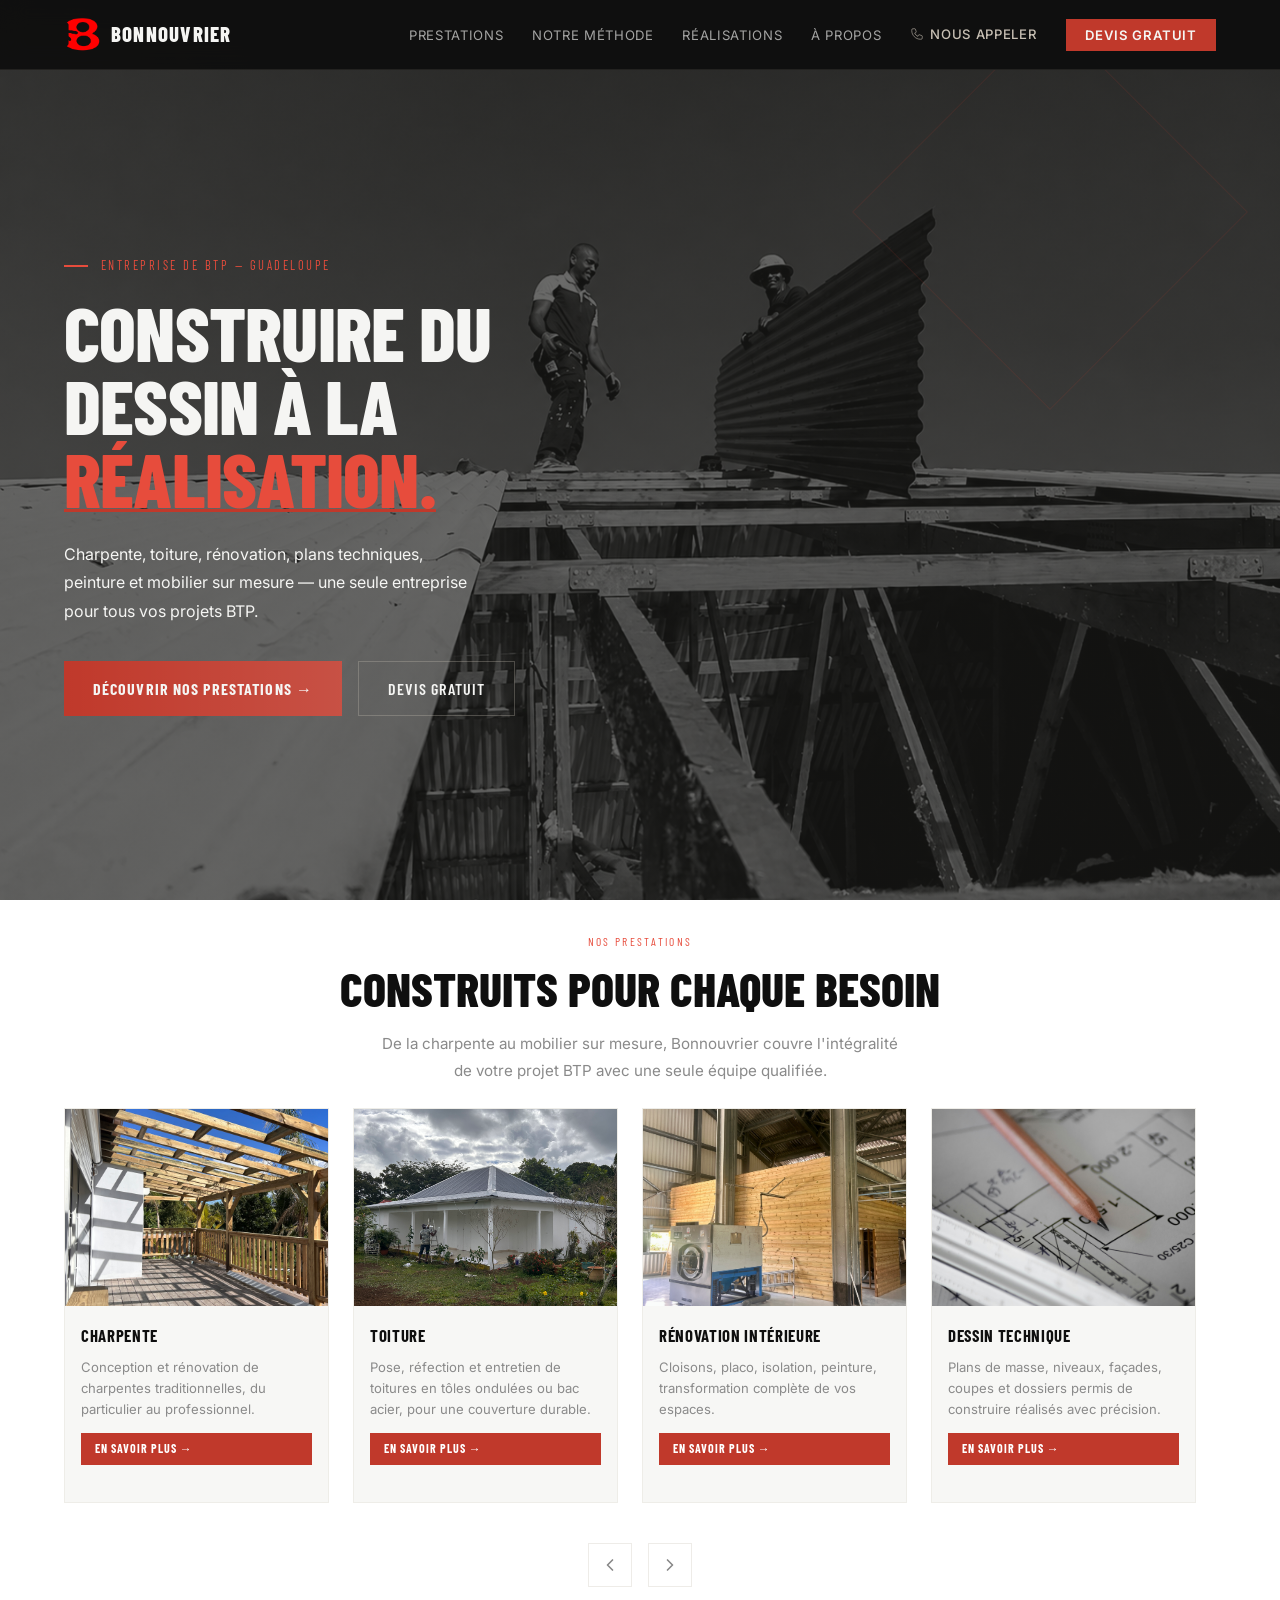
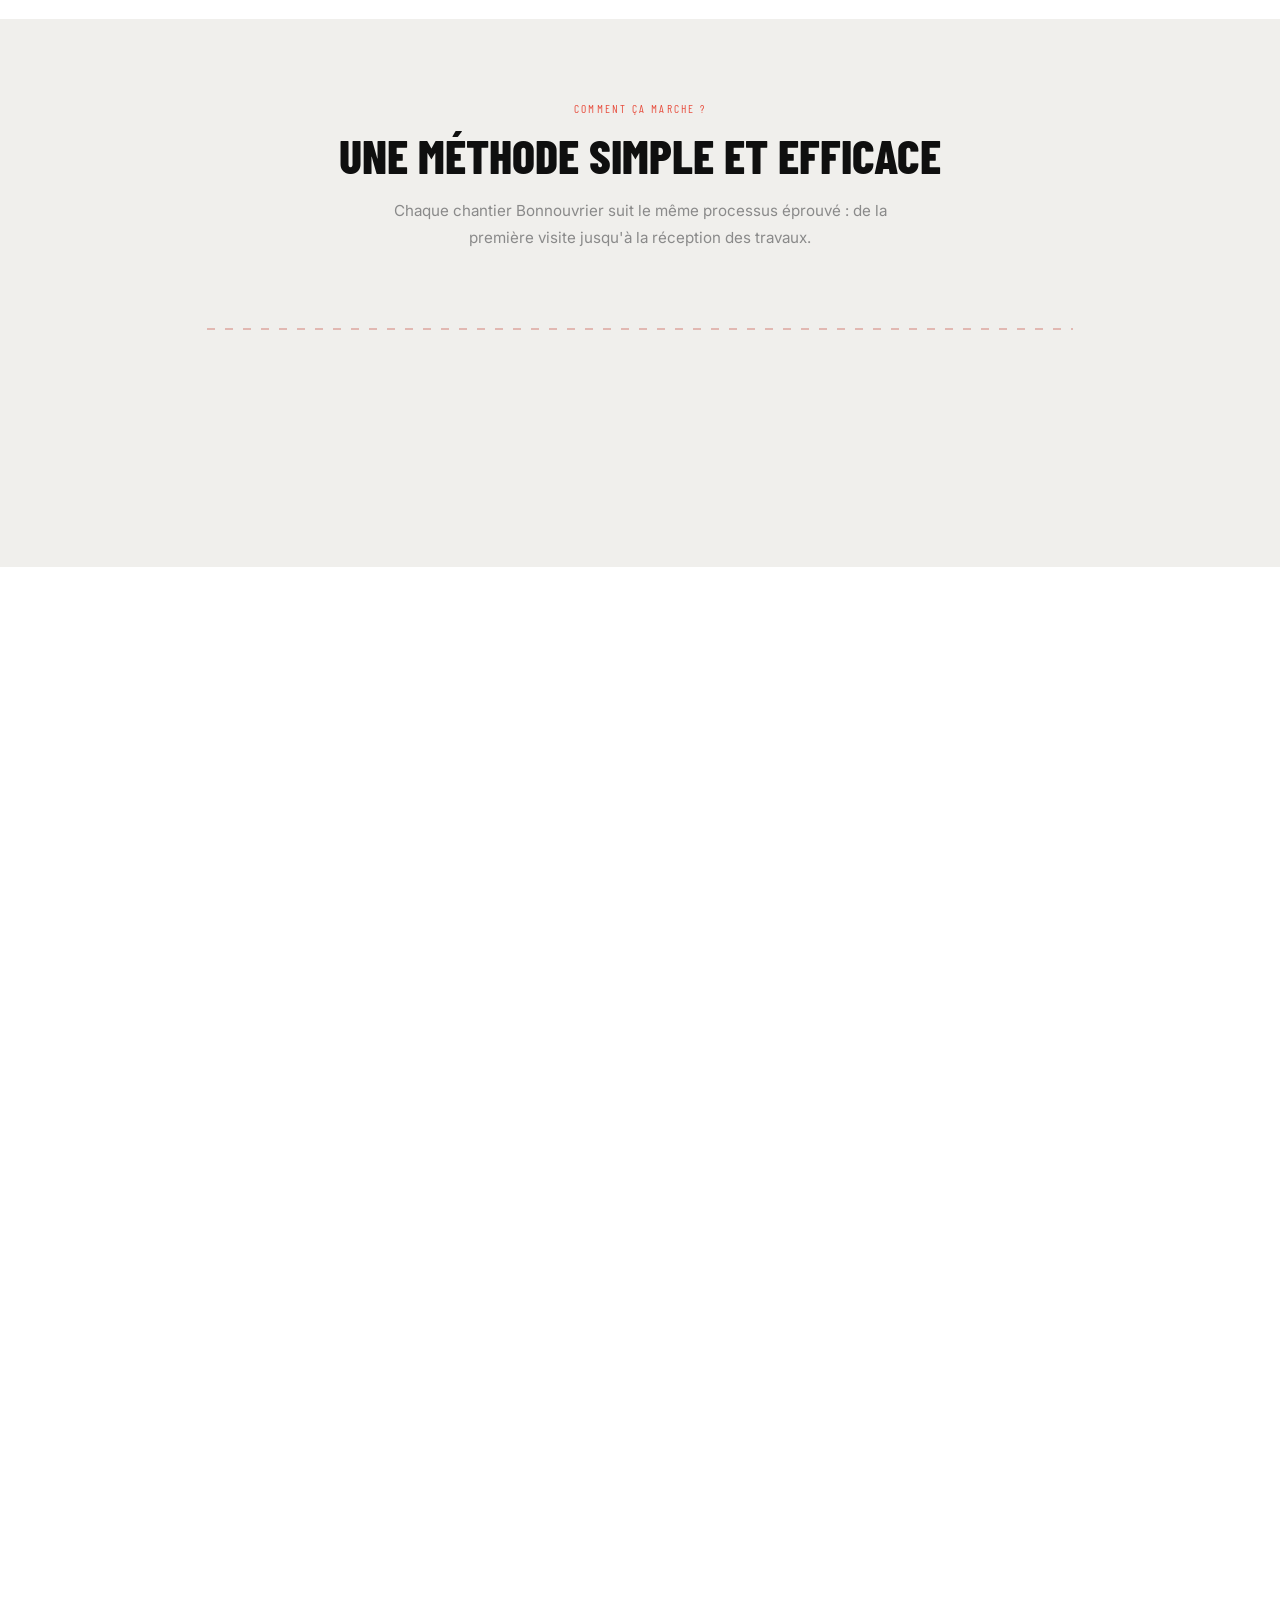
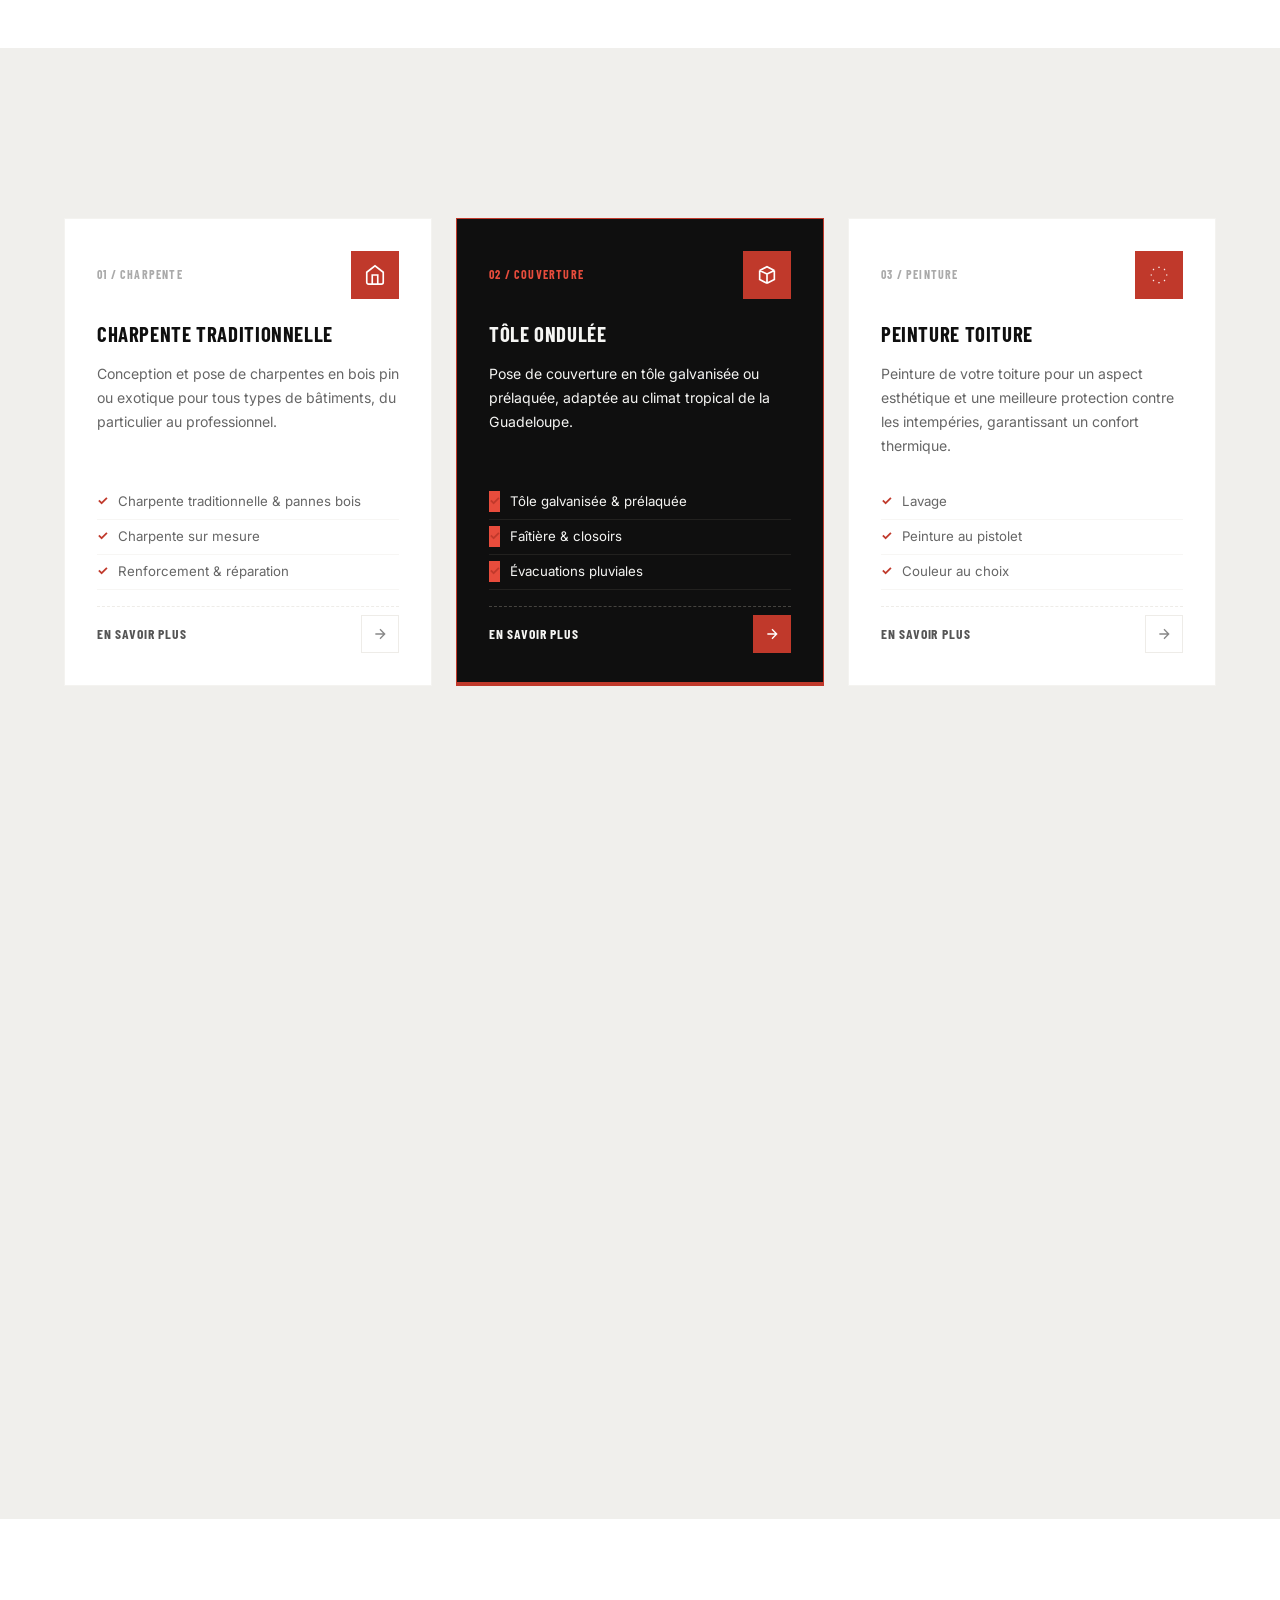
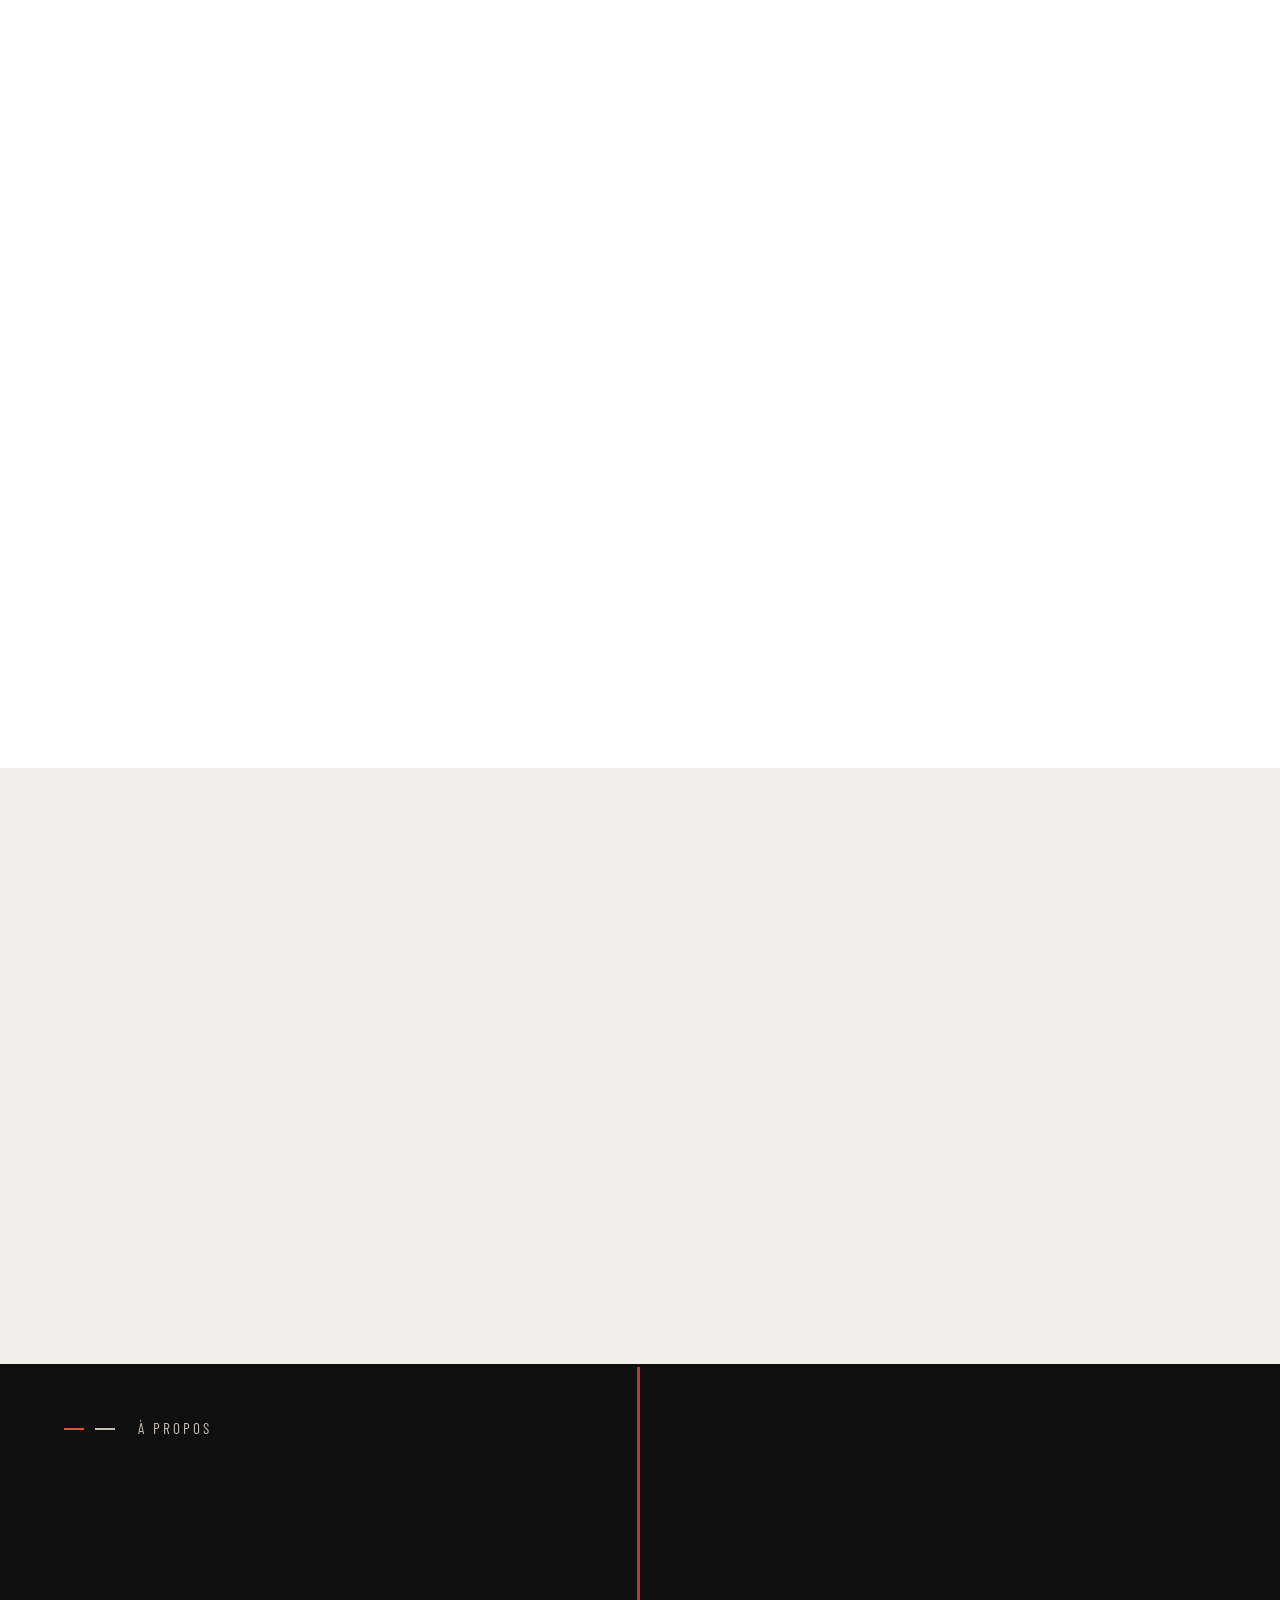
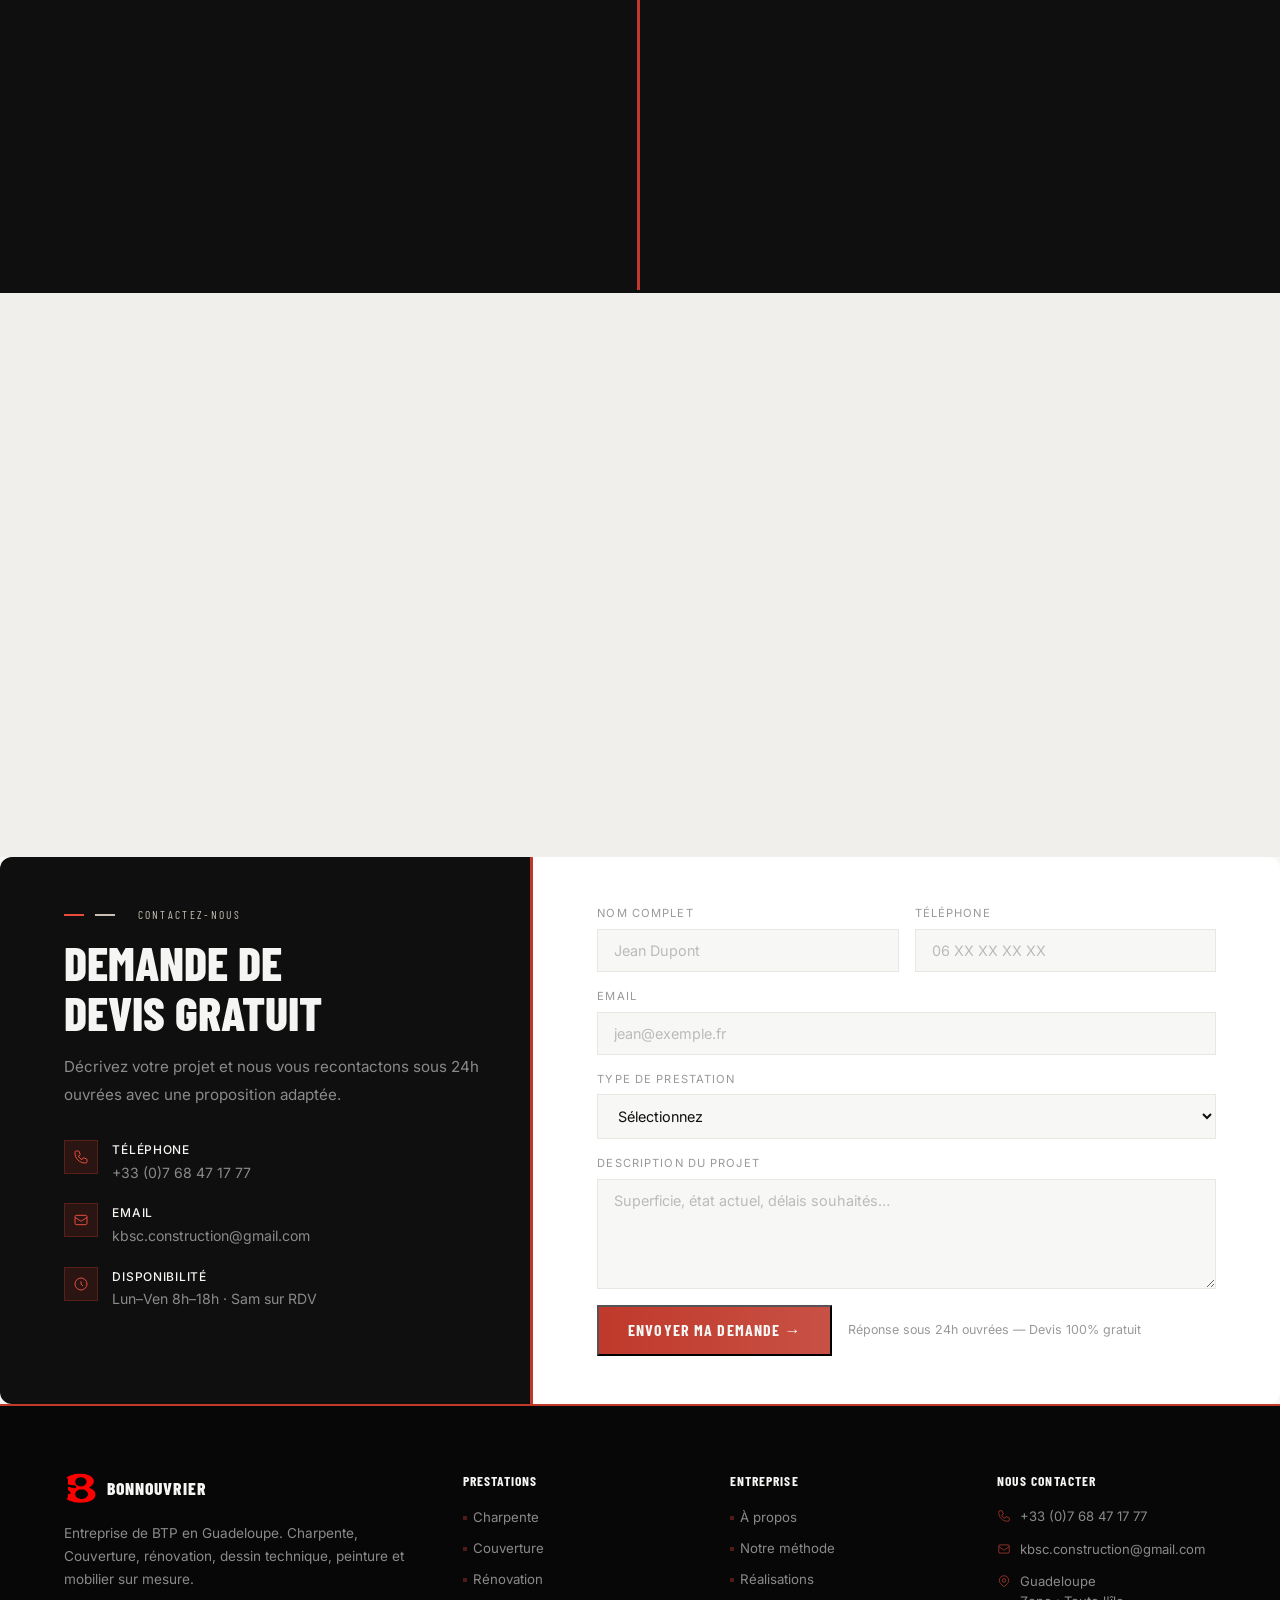
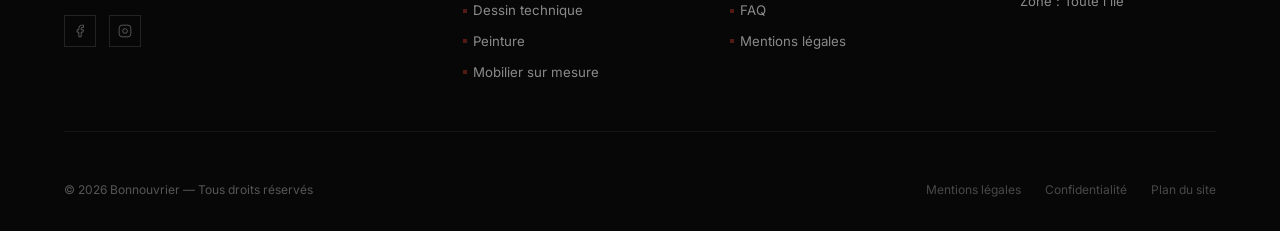
==== commit c2b7c439: "Fix image toiture + responsive mobile" ====
--- a/index.html
+++ b/index.html
@@ -74,7 +74,7 @@
       </div>
 
       <div class="svc-card">
-        <img src="images/realisation/IMG_0862.jpg" alt="Toiture" style="width:100%;aspect-ratio:4/3;object-fit:cover;display:block;transition:transform .45s"/>
+        <img src="images/realisation/IMG_0862.JPG" alt="Toiture" style="width:100%;aspect-ratio:4/3;object-fit:cover;display:block;transition:transform .45s"/>
         <div class="svc-card-body"><h3>Toiture</h3><p>Pose, réfection et entretien de toitures en tôles ondulées ou bac acier, pour une couverture durable.</p><a href="#contact" class="svc-link">En savoir plus →</a></div>
       </div>
 
--- a/css/style.css
+++ b/css/style.css
@@ -497,4 +497,18 @@
     .pe-cards{grid-template-columns:1fr}
     .proc-bar{flex-direction:column;gap:1rem}.pb-arrow{display:none}
   }
-  @media(prefers-reduced-motion:reduce){*{transition:none!important;animation:none!important}}+  @media(prefers-reduced-motion:reduce){*{transition:none!important;animation:none!important}}
+
+/* ── MOBILE FIXES (inline grids) ── */
+@media(max-width:768px){
+  #faq-zone { display:block !important; }
+  #faq-zone .faq-cta { min-height:auto; border-radius:0; }
+  #mobilier > div { display:block !important; }
+  #mobilier > div > div:first-child { margin-bottom:2rem; }
+  .section { padding:3rem 5vw; }
+  .hero-content { padding:0 5vw; }
+  .hero-h1 { font-size:clamp(2.2rem,10vw,4rem); }
+  .section-title { font-size:clamp(1.8rem,7vw,3rem); }
+  #contact { display:block !important; }
+  .contact-left { padding-bottom:2rem; border-bottom:3px solid var(--rouge); }
+}
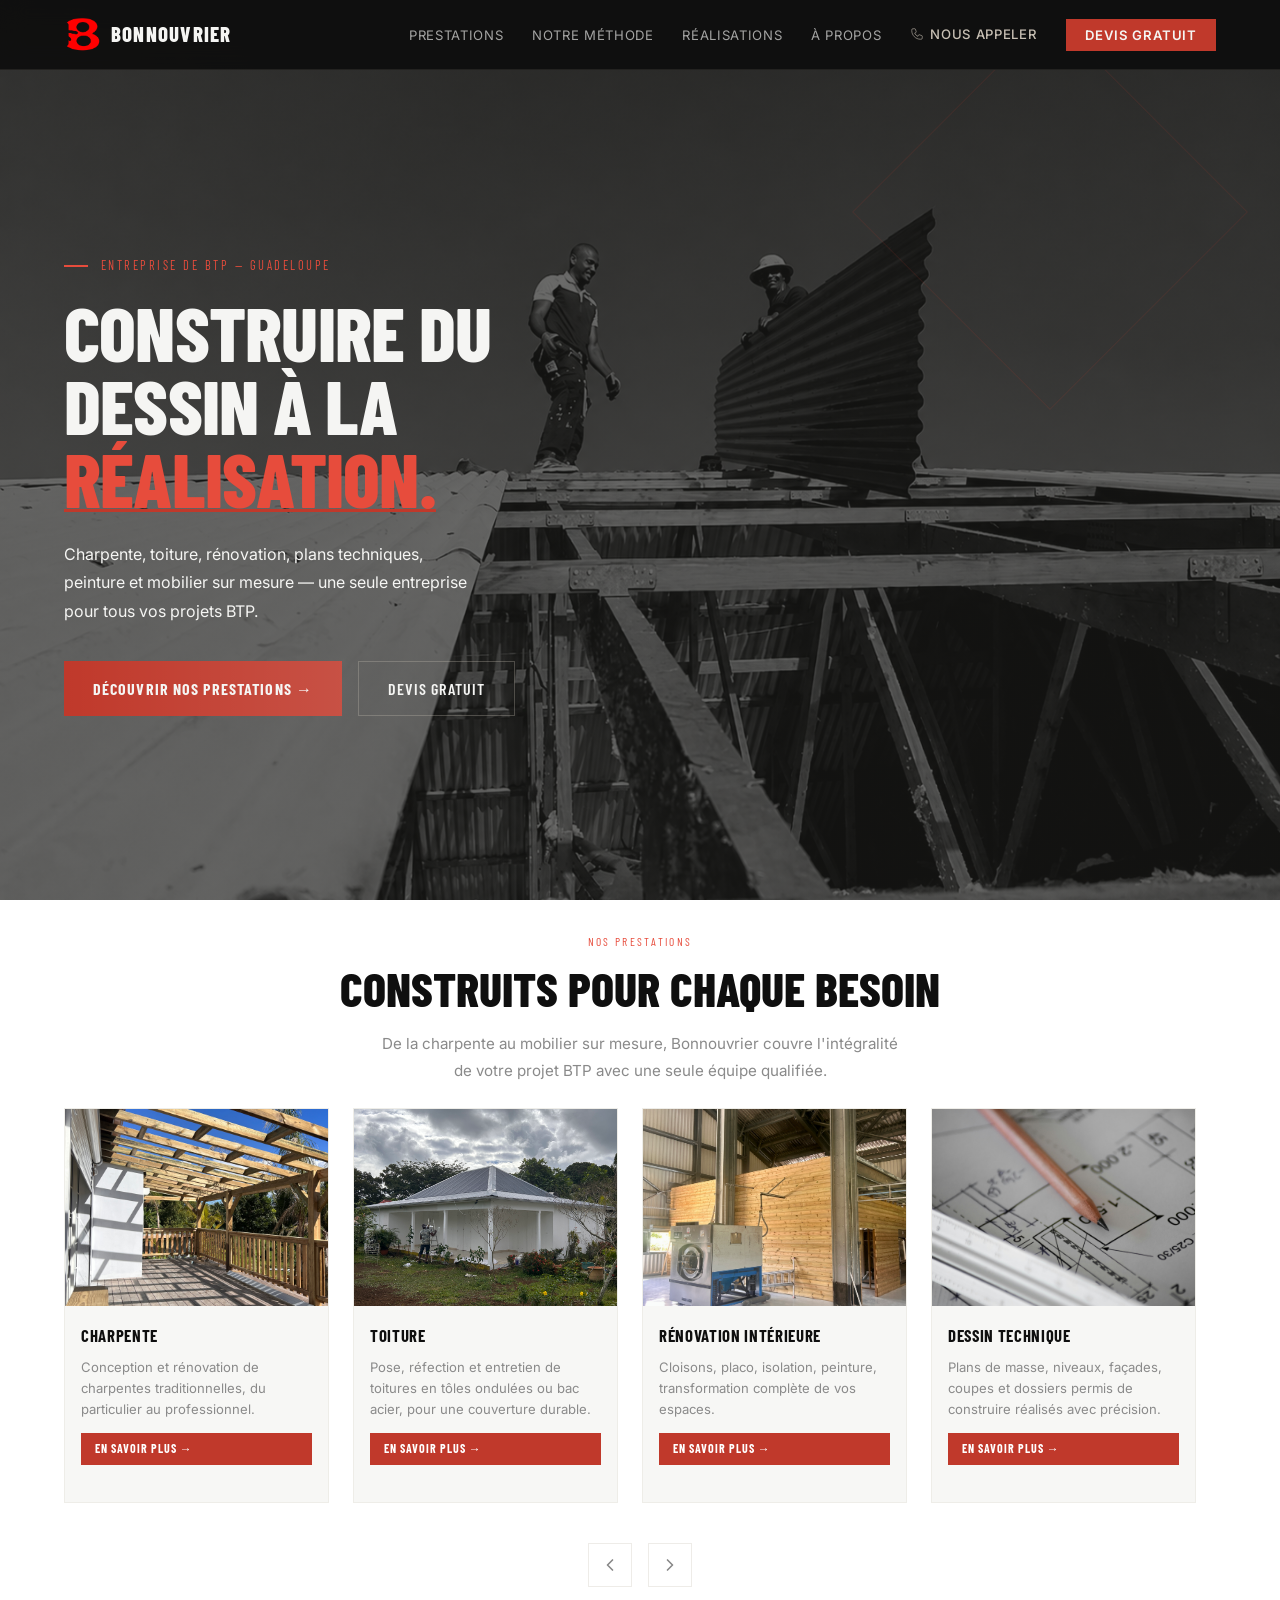
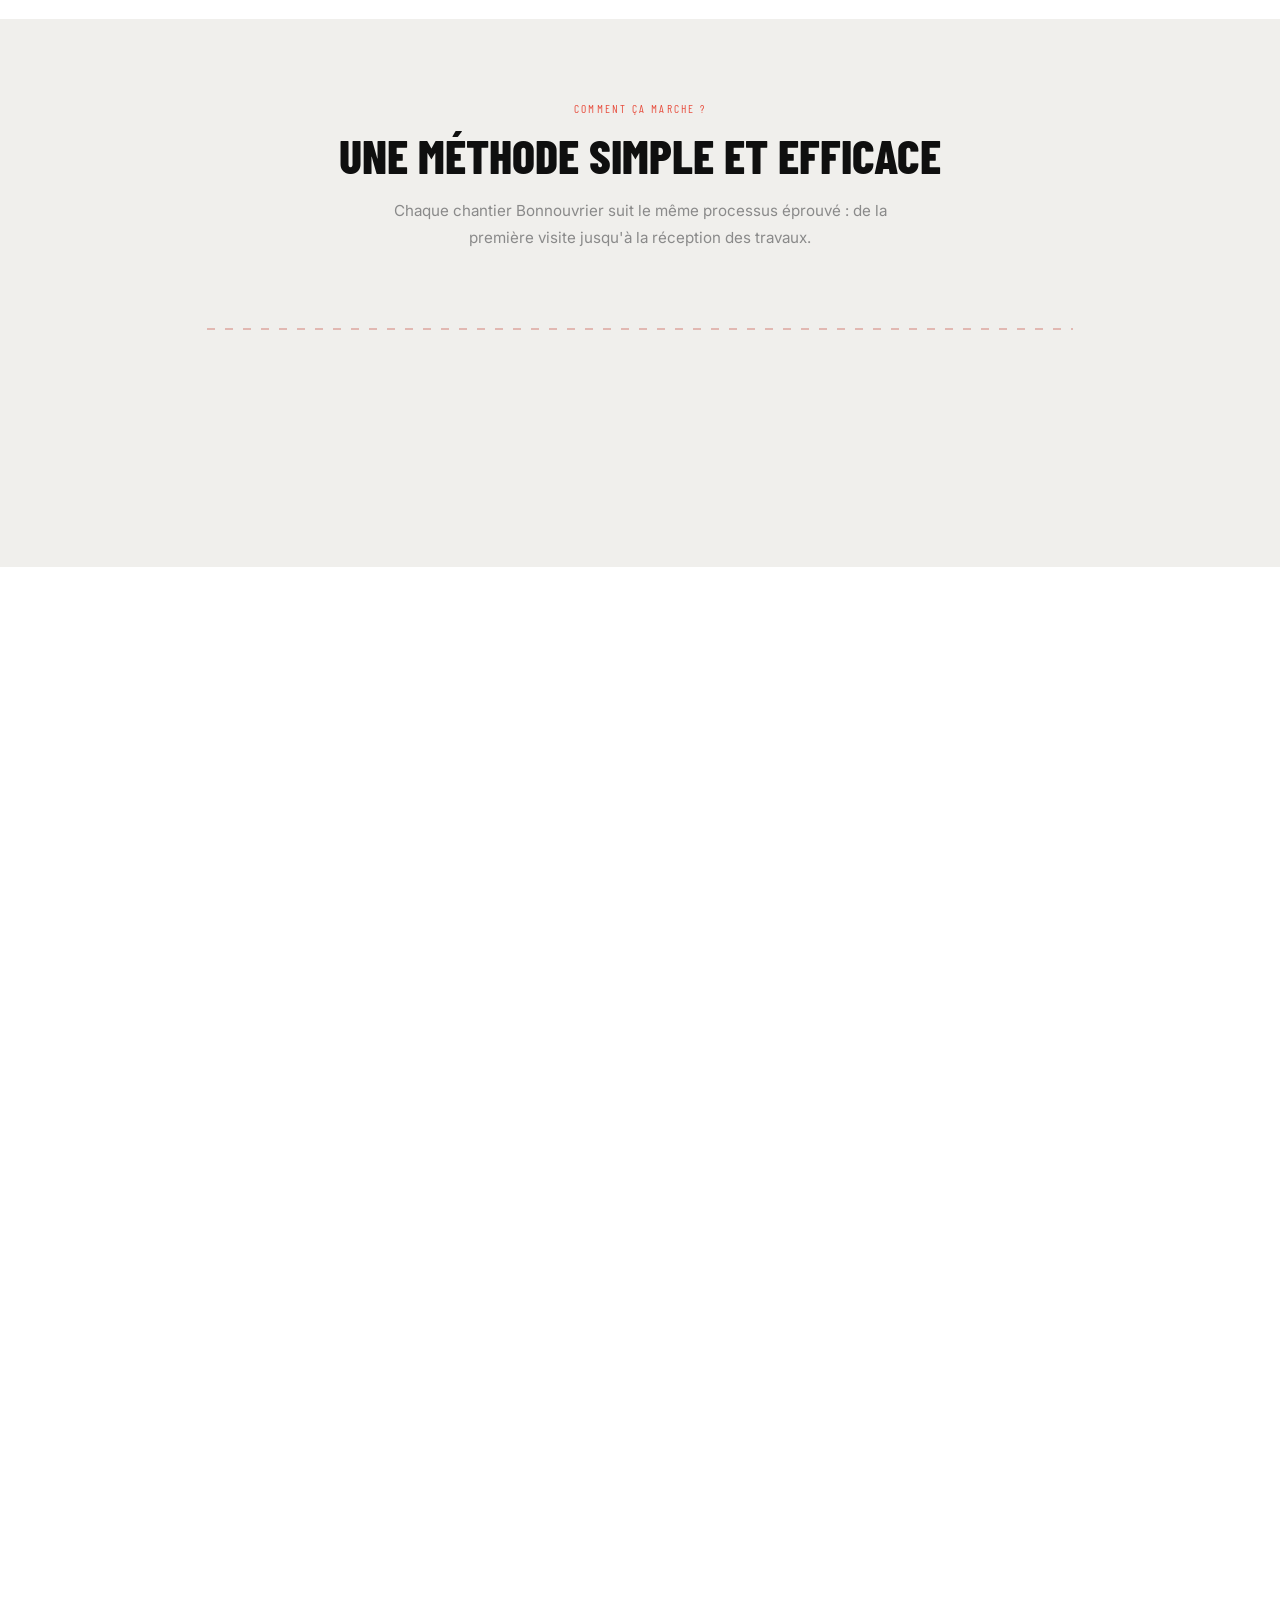
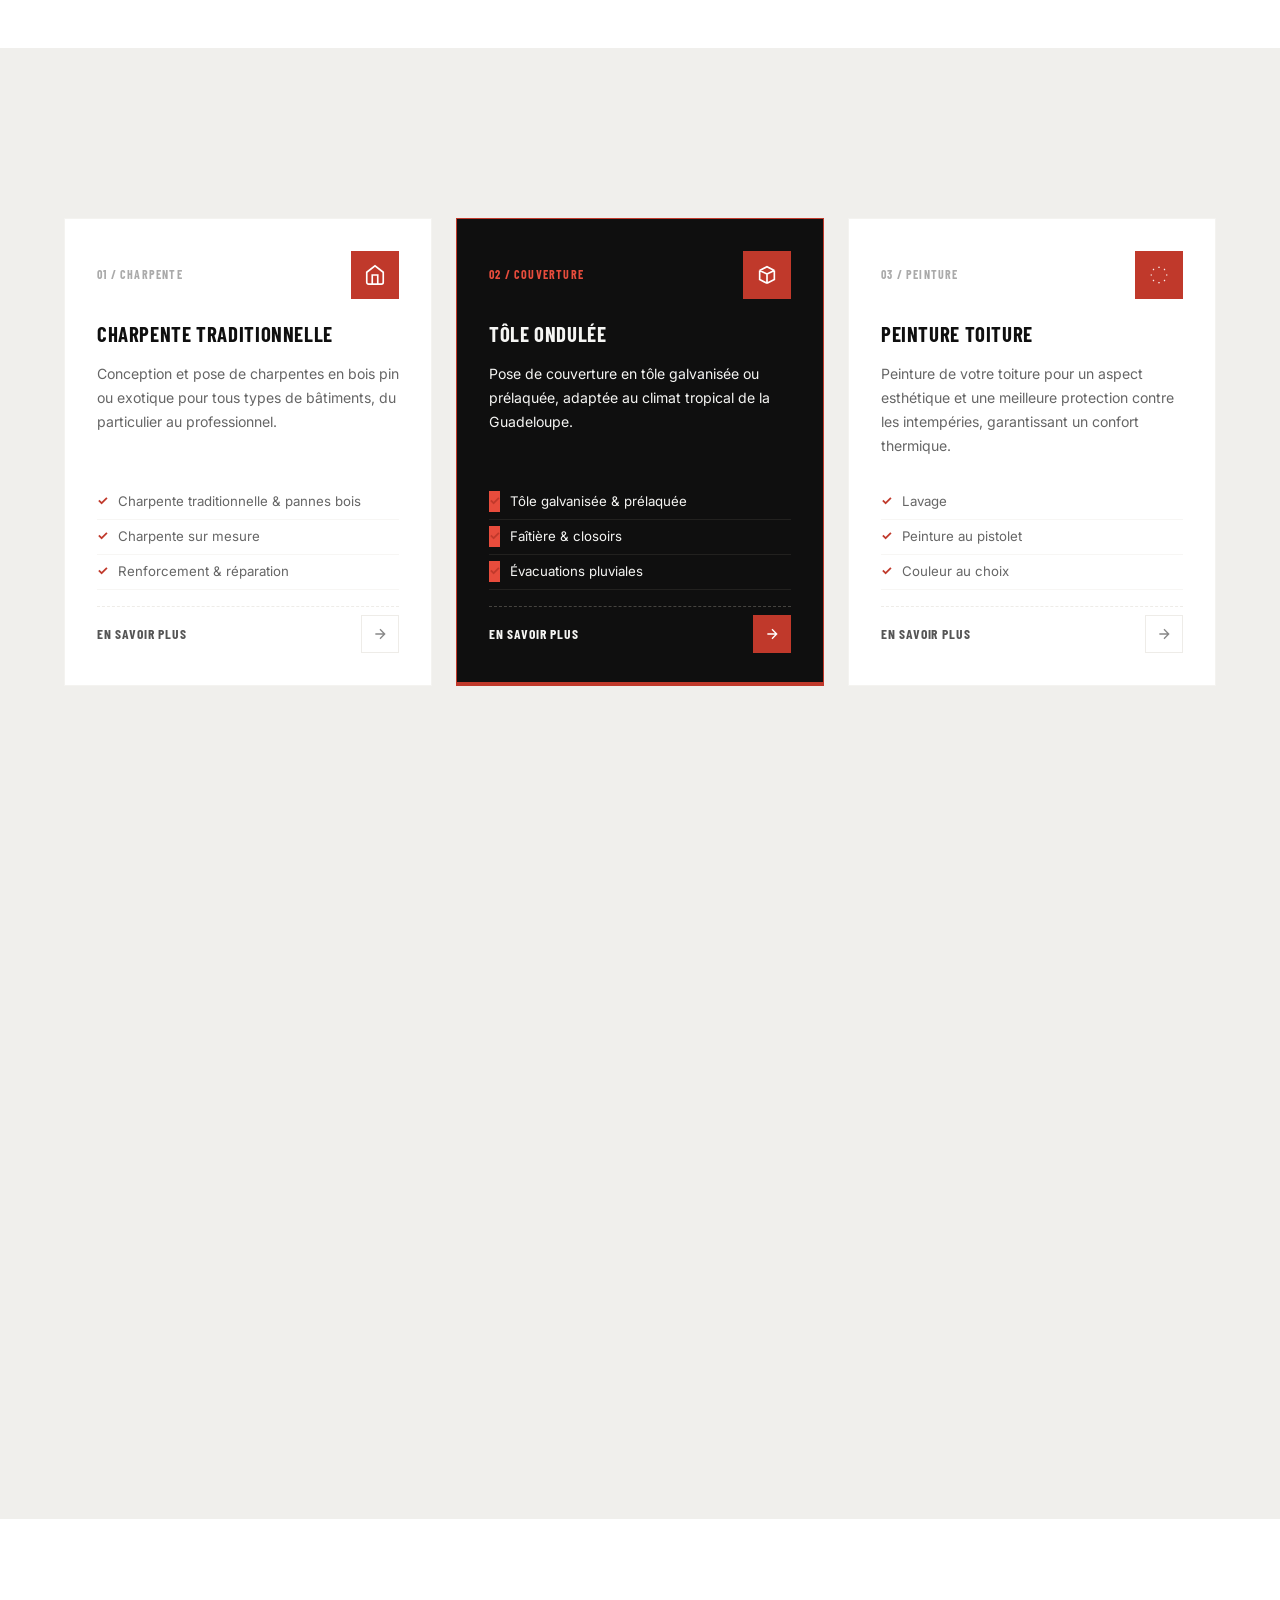
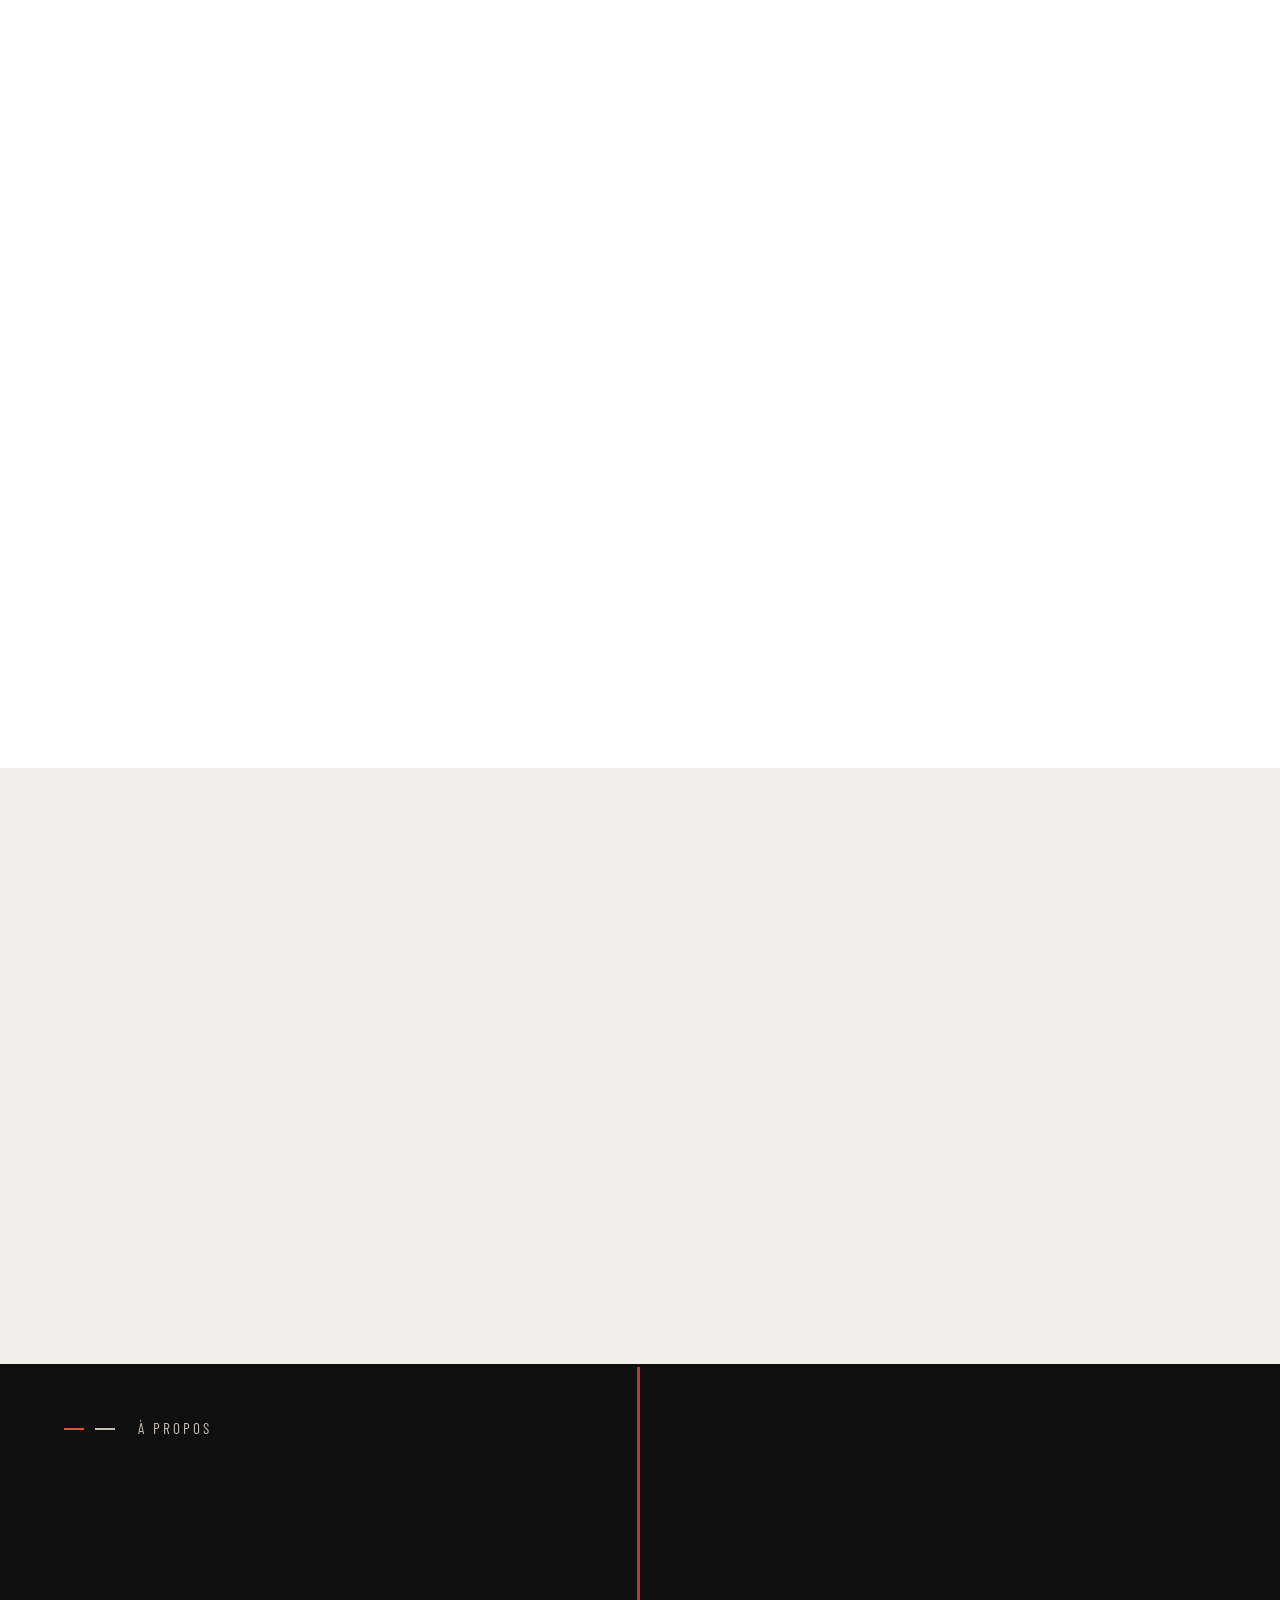
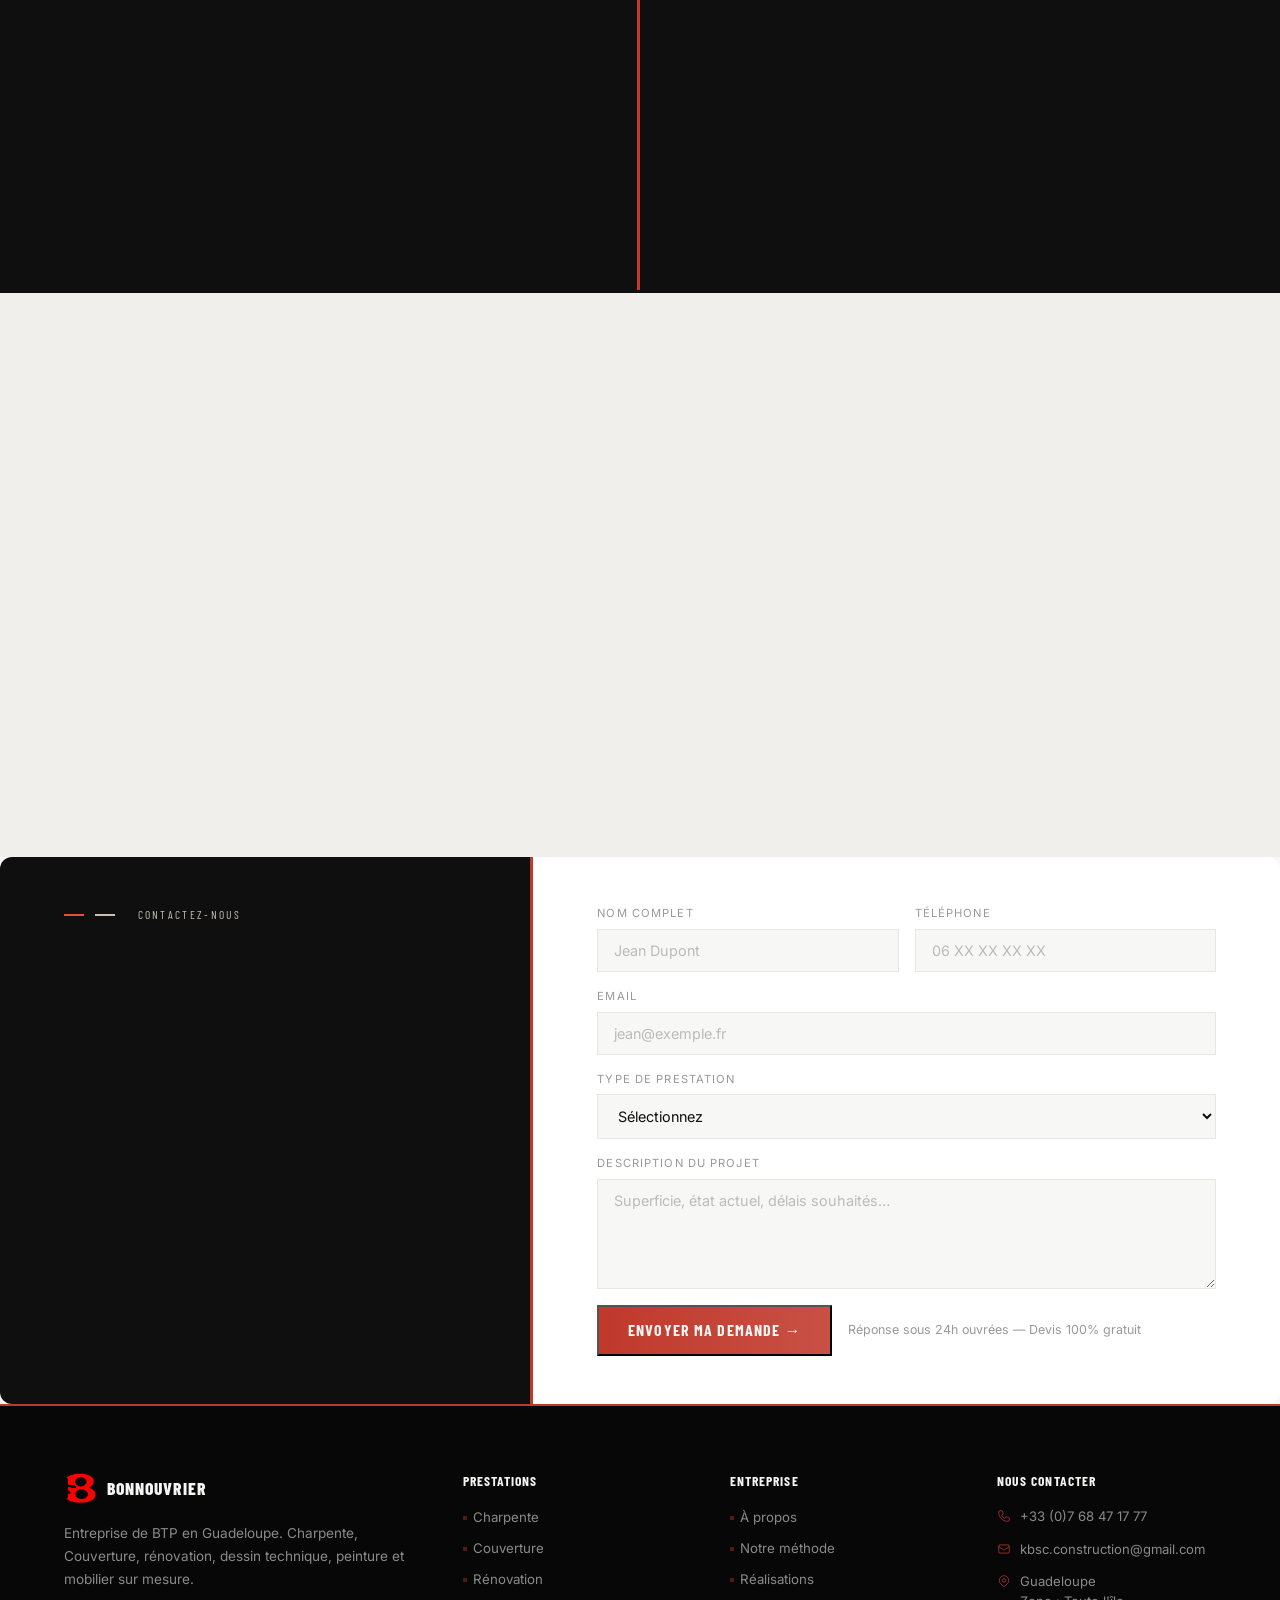
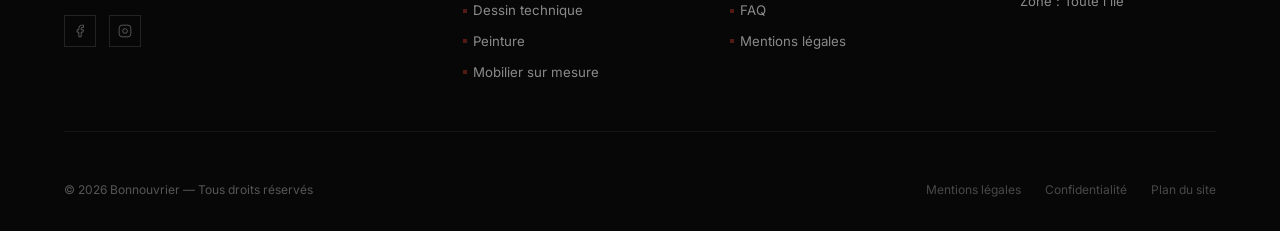
==== commit c1f8bdf8: "Update index.html" ====
--- a/index.html
+++ b/index.html
@@ -17,7 +17,7 @@
   <link rel="preconnect" href="https://fonts.gstatic.com" crossorigin/>
   <link href="https://fonts.googleapis.com/css2?family=Barlow+Condensed:wght@400;600;700;800&family=Inter:wght@300;400;500;600&display=swap" rel="stylesheet"/>
   <!-- Styles -->
-  <link rel="stylesheet" href="css/style.css"/>
+  <link rel="stylesheet" href="css/style.css?v=3"/>
 </head>
 <body>
 
--- a/css/style.css
+++ b/css/style.css
@@ -279,7 +279,7 @@
   #galerie{background:#fff}
   .galerie-header{display:flex;align-items:flex-end;justify-content:space-between;margin-bottom:2rem}
   .galerie-grid{display:grid;grid-template-columns:repeat(3,1fr);gap:1.2rem}
-  .gal-item{background:var(--mid);overflow:hidden;position:relative;cursor:pointer}
+  .gal-item{background:#f0efec;overflow:hidden;position:relative;cursor:pointer}
   .gal-placeholder{width:100%;aspect-ratio:4/3;background:linear-gradient(135deg,#1a1a18,#232320);display:flex;flex-direction:column;align-items:center;justify-content:center;gap:.6rem;transition:transform .45s}
   .gal-item:hover .gal-placeholder{transform:scale(1.05)}
   .gal-placeholder svg{width:28px;height:28px;stroke:rgba(200,192,180,.25);fill:none}
@@ -499,16 +499,33 @@
   }
   @media(prefers-reduced-motion:reduce){*{transition:none!important;animation:none!important}}
 
-/* ── MOBILE FIXES (inline grids) ── */
+/* ── MOBILE FIXES ── */
 @media(max-width:768px){
-  #faq-zone { display:block !important; }
-  #faq-zone .faq-cta { min-height:auto; border-radius:0; }
-  #mobilier > div { display:block !important; }
-  #mobilier > div > div:first-child { margin-bottom:2rem; }
+  /* FAQ : colonne unique */
+  #faq-zone { display:flex !important; flex-direction:column !important; }
+  #faq-zone .faq-cta { min-height:auto !important; order:2; }
+  #faq-zone > div:last-child { order:1; }
+
+  /* Mobilier : colonne unique */
+  #mobilier > div { display:flex !important; flex-direction:column !important; gap:2rem !important; }
+
+  /* Hero boutons : empilés */
+  .hero-btns { flex-direction:column !important; align-items:flex-start; gap:1rem !important; }
+  .btn-primary, .btn-ghost { width:100%; justify-content:center; box-sizing:border-box; }
+
+  /* Galerie : colonne unique */
+  .galerie-grid { grid-template-columns:1fr !important; }
+
+  /* Contact : colonne unique */
+  #contact { display:block !important; }
+  .contact-left { padding-bottom:2rem; border-bottom:3px solid var(--rouge); }
+
+  /* Icônes peinture : centrage en colonne */
+  .proc-bar { align-items:stretch !important; }
+  .pb-step { width:100%; text-align:center; }
+
+  /* Titres : pas de débordement */
+  .section-title { font-size:clamp(1.6rem,7vw,2.8rem) !important; word-break:break-word; }
   .section { padding:3rem 5vw; }
   .hero-content { padding:0 5vw; }
-  .hero-h1 { font-size:clamp(2.2rem,10vw,4rem); }
-  .section-title { font-size:clamp(1.8rem,7vw,3rem); }
-  #contact { display:block !important; }
-  .contact-left { padding-bottom:2rem; border-bottom:3px solid var(--rouge); }
 }
